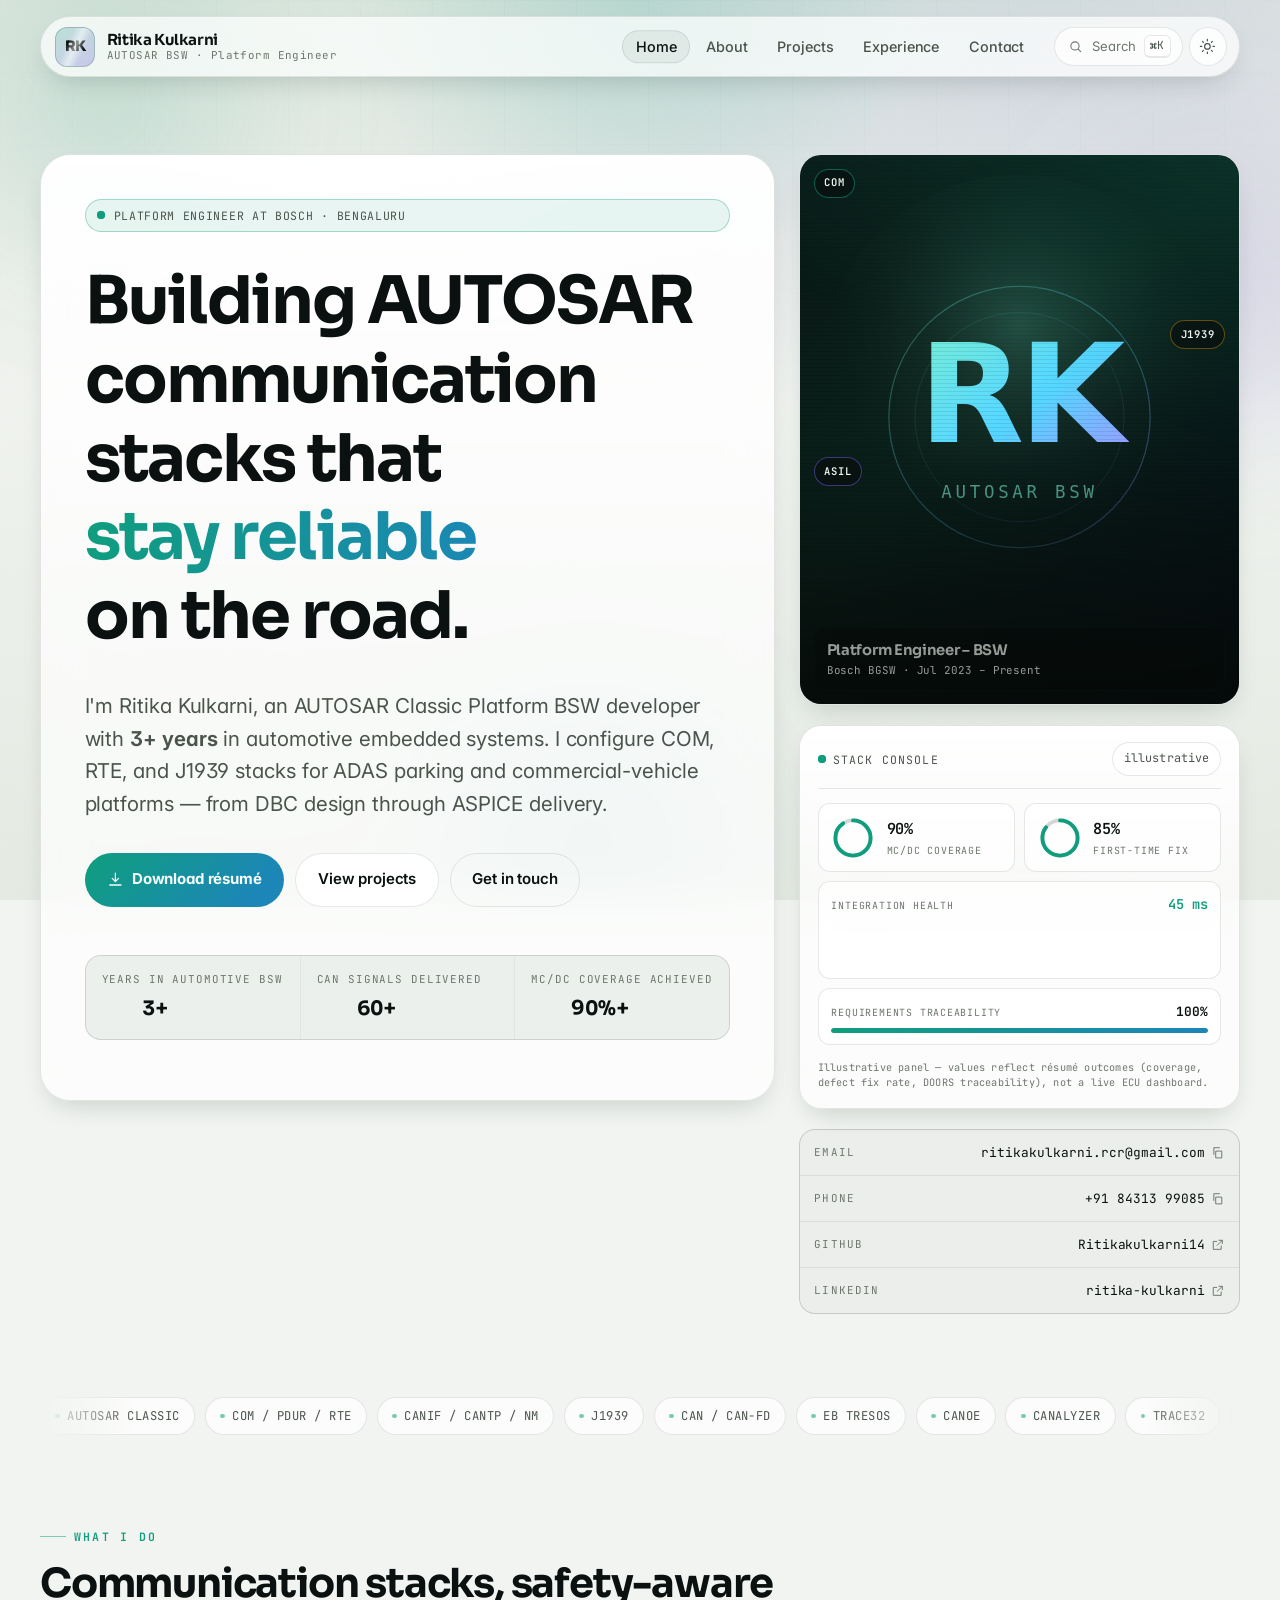
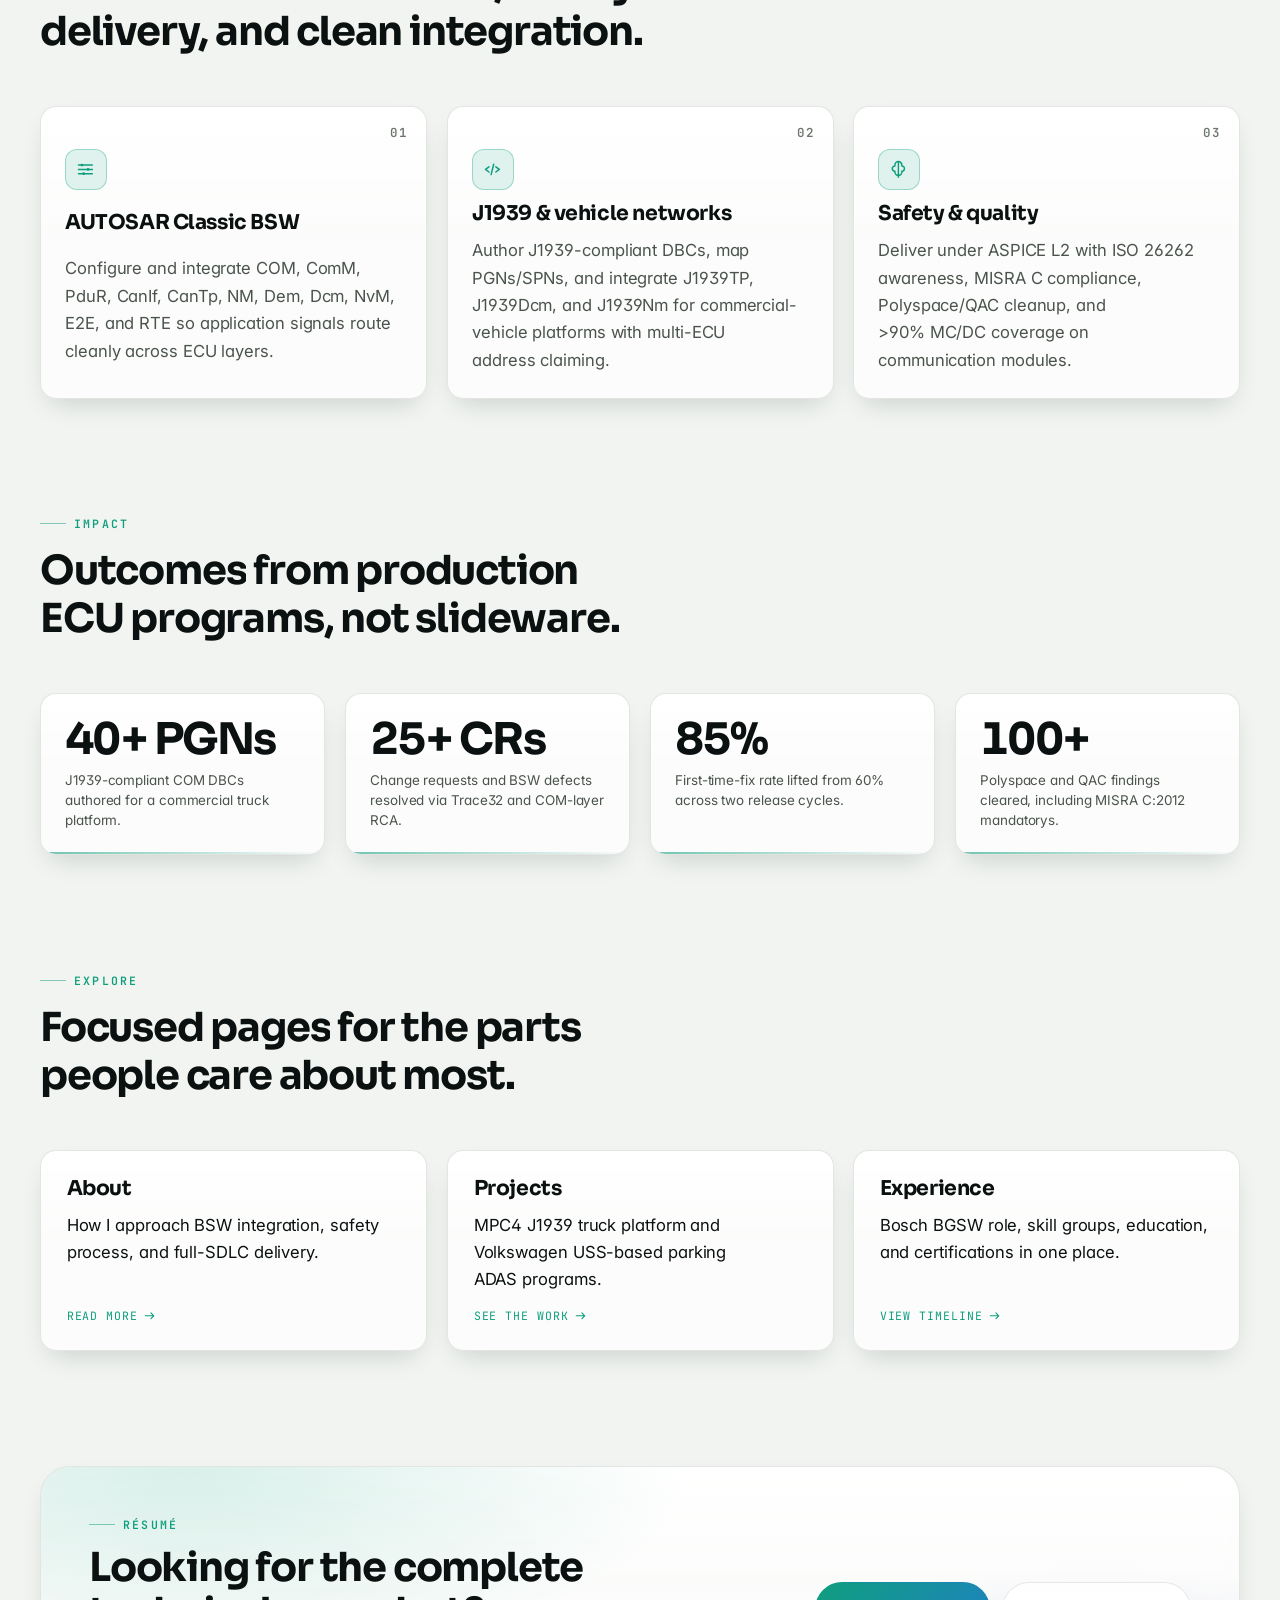
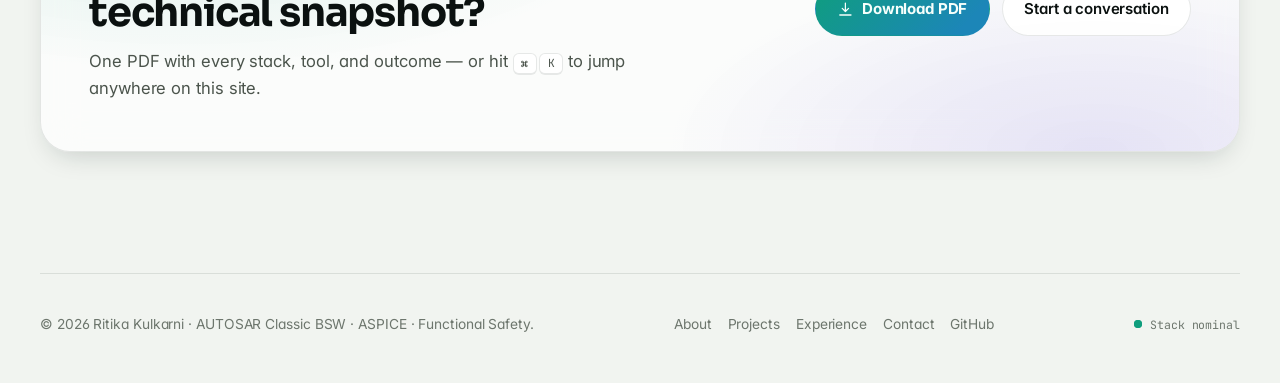
==== index.html @ b0c48f6b "Add Ritika Kulkarni AUTOSAR BSW portfolio site. Static multi-page site matching the companion design" ====
<!doctype html>
<html lang="en" data-theme="dark">
  <head>
    <meta charset="UTF-8" />
    <meta name="viewport" content="width=device-width, initial-scale=1" />
    <title>Ritika Kulkarni — Platform Engineer · AUTOSAR BSW</title>
    <meta
      name="description"
      content="Ritika Kulkarni is a Platform Engineer at Bosch Global Software Technologies specializing in AUTOSAR Classic BSW, J1939, CAN/CAN-FD, and ADAS USS parking systems."
    />
    <meta name="author" content="Ritika Kulkarni" />
    <meta name="theme-color" content="#0b0f0e" />
    <meta name="color-scheme" content="dark light" />
    <link rel="canonical" href="https://ritikakulkarni14.github.io/portfolio/" />
    <link rel="icon" href="assets/favicon.svg" type="image/svg+xml" />
    <link rel="apple-touch-icon" href="assets/favicon.svg" />
    <link rel="manifest" href="site.webmanifest" />

    <meta property="og:type" content="website" />
    <meta property="og:site_name" content="Ritika Kulkarni" />
    <meta property="og:title" content="Ritika Kulkarni — Platform Engineer · AUTOSAR BSW" />
    <meta
      property="og:description"
      content="AUTOSAR Classic BSW, J1939, and ADAS communication stacks — built for production ECUs."
    />
    <meta property="og:url" content="https://ritikakulkarni14.github.io/portfolio/" />
    <meta property="og:image" content="https://ritikakulkarni14.github.io/portfolio/assets/banner.jpg" />
    <meta name="twitter:card" content="summary_large_image" />
    <meta name="twitter:title" content="Ritika Kulkarni — Platform Engineer · AUTOSAR BSW" />
    <meta
      name="twitter:description"
      content="AUTOSAR Classic BSW, J1939, and ADAS communication stacks — built for production ECUs."
    />
    <meta name="twitter:image" content="https://ritikakulkarni14.github.io/portfolio/assets/banner.jpg" />

    <link rel="preconnect" href="https://fonts.googleapis.com" />
    <link rel="preconnect" href="https://fonts.gstatic.com" crossorigin />
    <link
      href="https://fonts.googleapis.com/css2?family=Inter:wght@300..700&amp;family=JetBrains+Mono:wght@400;600&amp;family=Sora:wght@500..800&amp;display=swap"
      rel="stylesheet"
    />
    <link rel="stylesheet" href="styles.css" />
    <link rel="preload" as="image" href="assets/portrait.svg" />

    <script src="theme.js"></script>
    <script defer src="main.js"></script>

    <script type="application/ld+json">
      {
        "@context": "https://schema.org",
        "@type": "Person",
        "name": "Ritika Kulkarni",
        "jobTitle": "Platform Engineer – AUTOSAR BSW",
        "url": "https://ritikakulkarni14.github.io/portfolio/",
        "email": "mailto:ritikakulkarni.rcr@gmail.com",
        "image": "https://ritikakulkarni14.github.io/portfolio/assets/portrait.svg",
        "worksFor": { "@type": "Organization", "name": "Bosch Global Software Technologies" },
        "address": { "@type": "PostalAddress", "addressLocality": "Bengaluru", "addressCountry": "IN" },
        "sameAs": [
          "https://github.com/Ritikakulkarni14",
          "https://www.linkedin.com/in/ritika-kulkarni-3937851b4"
        ],
        "knowsAbout": [
          "AUTOSAR Classic BSW",
          "J1939",
          "CAN",
          "CAN-FD",
          "ISO 26262",
          "ASPICE",
          "ADAS",
          "EB Tresos"
        ]
      }
    </script>
  </head>

  <body>
    <div class="preloader" aria-hidden="true">
      <div class="preloader__inner">
        <p class="preloader__mark">RK</p>
        <div class="preloader__track"></div>
      </div>
    </div>

    <a class="skip-link" href="#main">Skip to content</a>
    <div class="scroll-progress" aria-hidden="true"></div>

    <div class="atmosphere" aria-hidden="true">
      <span class="orb orb--mint"></span>
      <span class="orb orb--violet"></span>
      <span class="orb orb--cyan"></span>
      <div class="atmosphere__grid"></div>
      <div class="atmosphere__floor"></div>
      <div class="atmosphere__spotlight"></div>
      <div class="atmosphere__grain"></div>
      <div class="atmosphere__vignette"></div>
    </div>

    <header class="site-header">
      <a class="brand" href="index.html" aria-label="Ritika Kulkarni — home">
        <span class="brand__mark" aria-hidden="true">RK</span>
        <span class="brand__text">
          <span class="brand__name">Ritika Kulkarni</span>
          <span class="brand__role">AUTOSAR BSW · Platform Engineer</span>
        </span>
      </a>

      <nav class="site-nav" id="site-nav" aria-label="Primary">
        <a href="index.html">Home</a>
        <a href="about.html">About</a>
        <a href="projects.html">Projects</a>
        <a href="experience.html">Experience</a>
        <a href="contact.html">Contact</a>
      </nav>

      <div class="header-tools">
        <button class="cmd-trigger" type="button" data-palette-open aria-label="Open command palette">
          <svg viewBox="0 0 24 24" fill="none" stroke="currentColor" stroke-width="1.7" stroke-linecap="round" aria-hidden="true">
            <circle cx="11" cy="11" r="6.5" />
            <path d="m16 16 4 4" />
          </svg>
          <span class="cmd-trigger__label">Search</span>
          <kbd>⌘K</kbd>
        </button>

        <button class="icon-button" type="button" data-theme-toggle aria-label="Toggle light or dark theme">
          <svg class="icon-theme__moon" viewBox="0 0 24 24" fill="none" stroke="currentColor" stroke-width="1.7" stroke-linecap="round" stroke-linejoin="round" aria-hidden="true">
            <path d="M20 14.5A8.5 8.5 0 0 1 9.5 4a8.5 8.5 0 1 0 10.5 10.5Z" />
          </svg>
          <svg class="icon-theme__sun" viewBox="0 0 24 24" fill="none" stroke="currentColor" stroke-width="1.7" stroke-linecap="round" aria-hidden="true">
            <circle cx="12" cy="12" r="4" />
            <path d="M12 2v2m0 16v2M2 12h2m16 0h2M4.9 4.9l1.4 1.4m11.4 11.4 1.4 1.4m0-14.2-1.4 1.4M6.3 17.7l-1.4 1.4" />
          </svg>
        </button>

        <button class="icon-button nav-toggle" type="button" aria-expanded="false" aria-controls="site-nav" aria-label="Toggle navigation menu">
          <svg viewBox="0 0 24 24" fill="none" stroke="currentColor" stroke-width="1.8" stroke-linecap="round" aria-hidden="true">
            <path d="M4 7h16M4 12h16M4 17h16" />
          </svg>
        </button>
      </div>
    </header>

    <main id="main">
      <section class="shell hero">
        <div class="hero__main surface surface--glass surface--xl surface--glow" data-tilt="2">
          <p class="badge-live">
            <span class="pulse-dot" aria-hidden="true"></span>
            Platform Engineer at Bosch · Bengaluru
          </p>

          <h1 class="hero__title" data-split>
            Building AUTOSAR communication stacks that
            <span class="grad-text" data-split-atom>stay reliable</span>
            on the road.
          </h1>

          <p class="lede">
            I'm Ritika Kulkarni, an AUTOSAR Classic Platform BSW developer with
            <strong>3+ years</strong> in automotive embedded systems. I configure COM, RTE, and J1939
            stacks for ADAS parking and commercial-vehicle platforms — from DBC design through ASPICE
            delivery.
          </p>

          <div class="hero__actions">
            <a class="button button--primary" href="Ritika_Kulkarni_resume.pdf" download data-magnetic="6">
              <svg viewBox="0 0 24 24" fill="none" stroke="currentColor" stroke-width="1.8" stroke-linecap="round" stroke-linejoin="round" aria-hidden="true">
                <path d="M12 3v12m0 0 4.5-4.5M12 15l-4.5-4.5M4 20h16" />
              </svg>
              Download résumé
            </a>
            <a class="button" href="projects.html" data-magnetic="5">View projects</a>
            <a class="button button--ghost" href="contact.html" data-magnetic="5">Get in touch</a>
          </div>

          <dl class="stat-strip" data-reveal="fade">
            <div class="stat">
              <dt class="stat__label">Years in automotive BSW</dt>
              <dd class="stat__value" data-count="3" data-count-suffix="+">3+</dd>
            </div>
            <div class="stat">
              <dt class="stat__label">CAN signals delivered</dt>
              <dd class="stat__value" data-count="60" data-count-suffix="+">60+</dd>
            </div>
            <div class="stat">
              <dt class="stat__label">MC/DC coverage achieved</dt>
              <dd class="stat__value" data-count="90" data-count-suffix="%+">90%+</dd>
            </div>
          </dl>
        </div>

        <aside class="hero__aside" aria-label="Profile and stack console">
          <div class="portrait surface surface--glow" data-tilt="4">
            <img src="assets/portrait.svg" alt="Ritika Kulkarni monogram" width="900" height="900" fetchpriority="high" />
            <span class="signal signal--a">COM</span>
            <span class="signal signal--b">J1939</span>
            <span class="signal signal--c">ASIL</span>
            <div class="portrait__caption">
              <span>
                <strong>Platform Engineer – BSW</strong>
                <span>Bosch BGSW · Jul 2023 – Present</span>
              </span>
            </div>
          </div>

          <div class="console surface surface--glass" data-spark data-reveal="scale">
            <div class="console__bar">
              <p class="console__title">
                <span class="pulse-dot" aria-hidden="true"></span>
                Stack console
              </p>
              <span class="chip">illustrative</span>
            </div>

            <div class="console__grid">
              <div class="gauge" data-gauge="90">
                <svg class="gauge__ring" viewBox="0 0 40 40" aria-hidden="true">
                  <circle class="gauge__track" cx="20" cy="20" r="16" />
                  <circle class="gauge__value" cx="20" cy="20" r="16" />
                </svg>
                <span class="gauge__text">
                  <span class="gauge__num" data-gauge-value="90" data-gauge-suffix="%">90%</span>
                  <span class="gauge__label">MC/DC coverage</span>
                </span>
              </div>

              <div class="gauge" data-gauge="85">
                <svg class="gauge__ring" viewBox="0 0 40 40" aria-hidden="true">
                  <circle class="gauge__track" cx="20" cy="20" r="16" />
                  <circle class="gauge__value" cx="20" cy="20" r="16" />
                </svg>
                <span class="gauge__text">
                  <span class="gauge__num" data-gauge-value="85" data-gauge-suffix="%">85%</span>
                  <span class="gauge__label">First-time fix</span>
                </span>
              </div>

              <div class="spark">
                <div class="spark__head">
                  <span>Integration health</span>
                  <strong data-spark-value>stable</strong>
                </div>
                <canvas width="320" height="46" role="img" aria-label="Simulated integration health trend"></canvas>
              </div>

              <div class="meter" data-meter="100">
                <div class="meter__head">
                  <span>Requirements traceability</span>
                  <strong>100%</strong>
                </div>
                <div class="meter__track"><div class="meter__fill"></div></div>
              </div>
            </div>

            <p class="console__note">
              Illustrative panel — values reflect résumé outcomes (coverage, defect fix rate, DOORS
              traceability), not a live ECU dashboard.
            </p>
          </div>

          <div class="detail-list">
            <button class="detail-row" type="button" data-copy="ritikakulkarni.rcr@gmail.com" data-copy-label="Email address">
              <span>Email</span>
              <span class="detail-row__value">
                ritikakulkarni.rcr@gmail.com
                <svg viewBox="0 0 24 24" fill="none" stroke="currentColor" stroke-width="1.7" stroke-linecap="round" stroke-linejoin="round" aria-hidden="true">
                  <path d="M9 9h10v12H9zM5 15V3h10" />
                </svg>
              </span>
            </button>
            <button class="detail-row" type="button" data-copy="+91 84313 99085" data-copy-label="Phone number">
              <span>Phone</span>
              <span class="detail-row__value">
                +91 84313 99085
                <svg viewBox="0 0 24 24" fill="none" stroke="currentColor" stroke-width="1.7" stroke-linecap="round" stroke-linejoin="round" aria-hidden="true">
                  <path d="M9 9h10v12H9zM5 15V3h10" />
                </svg>
              </span>
            </button>
            <a class="detail-row" href="https://github.com/Ritikakulkarni14" target="_blank" rel="noreferrer">
              <span>GitHub</span>
              <span class="detail-row__value">
                Ritikakulkarni14
                <svg viewBox="0 0 24 24" fill="none" stroke="currentColor" stroke-width="1.7" stroke-linecap="round" stroke-linejoin="round" aria-hidden="true">
                  <path d="M14 4h6v6M20 4l-9 9M18 14v6H4V6h6" />
                </svg>
              </span>
            </a>
            <a class="detail-row" href="https://www.linkedin.com/in/ritika-kulkarni-3937851b4" target="_blank" rel="noreferrer">
              <span>LinkedIn</span>
              <span class="detail-row__value">
                ritika-kulkarni
                <svg viewBox="0 0 24 24" fill="none" stroke="currentColor" stroke-width="1.7" stroke-linecap="round" stroke-linejoin="round" aria-hidden="true">
                  <path d="M14 4h6v6M20 4l-9 9M18 14v6H4V6h6" />
                </svg>
              </span>
            </a>
          </div>
        </aside>
      </section>

      <div class="shell section--tight">
        <div class="marquee" aria-label="Tools and technologies I work with">
          <div class="marquee__track">
            <span class="marquee__item">AUTOSAR Classic</span>
            <span class="marquee__item">COM / PduR / RTE</span>
            <span class="marquee__item">CanIf / CanTp / NM</span>
            <span class="marquee__item">J1939</span>
            <span class="marquee__item">CAN / CAN-FD</span>
            <span class="marquee__item">EB Tresos</span>
            <span class="marquee__item">CANoe</span>
            <span class="marquee__item">CANalyzer</span>
            <span class="marquee__item">Trace32</span>
            <span class="marquee__item">ISO 26262</span>
            <span class="marquee__item">MISRA C</span>
            <span class="marquee__item">Polyspace</span>
            <span class="marquee__item">QAC</span>
            <span class="marquee__item">GTest</span>
            <span class="marquee__item">ASPICE</span>
            <span class="marquee__item">IBM DOORS</span>
            <span class="marquee__item">SOME/IP</span>
            <span class="marquee__item">C / C++</span>
            <span class="marquee__item">Python</span>
          </div>
        </div>
      </div>

      <section class="shell section" id="focus" data-section="Focus">
        <div class="section__head" data-reveal>
          <p class="eyebrow">What I do</p>
          <h2 data-split="onscroll">Communication stacks, safety-aware delivery, and clean integration.</h2>
        </div>

        <div class="grid grid--3" data-stagger>
          <article class="card surface surface--glow card--numbered" data-tilt="4">
            <span class="card__index">01</span>
            <span class="card__icon" aria-hidden="true">
              <svg viewBox="0 0 24 24" fill="none" stroke="currentColor" stroke-width="1.7" stroke-linecap="round" stroke-linejoin="round">
                <path d="M4 7h16M4 12h16M4 17h16" />
                <circle cx="8" cy="7" r="1.6" fill="currentColor" stroke="none" />
                <circle cx="15" cy="12" r="1.6" fill="currentColor" stroke="none" />
                <circle cx="10" cy="17" r="1.6" fill="currentColor" stroke="none" />
              </svg>
            </span>
            <h3>AUTOSAR Classic BSW</h3>
            <p>
              Configure and integrate COM, ComM, PduR, CanIf, CanTp, NM, Dem, Dcm, NvM, E2E, and RTE
              so application signals route cleanly across ECU layers.
            </p>
          </article>

          <article class="card surface surface--glow card--numbered" data-tilt="4">
            <span class="card__index">02</span>
            <span class="card__icon" aria-hidden="true">
              <svg viewBox="0 0 24 24" fill="none" stroke="currentColor" stroke-width="1.7" stroke-linecap="round" stroke-linejoin="round">
                <path d="m8 9-4 3 4 3M16 9l4 3-4 3M13.5 6l-3 12" />
              </svg>
            </span>
            <h3>J1939 &amp; vehicle networks</h3>
            <p>
              Author J1939-compliant DBCs, map PGNs/SPNs, and integrate J1939TP, J1939Dcm, and J1939Nm
              for commercial-vehicle platforms with multi-ECU address claiming.
            </p>
          </article>

          <article class="card surface surface--glow card--numbered" data-tilt="4">
            <span class="card__index">03</span>
            <span class="card__icon" aria-hidden="true">
              <svg viewBox="0 0 24 24" fill="none" stroke="currentColor" stroke-width="1.7" stroke-linecap="round" stroke-linejoin="round">
                <path d="M12 3a4 4 0 0 0-4 4v1a3 3 0 0 0 0 6v1a4 4 0 0 0 8 0v-1a3 3 0 0 0 0-6V7a4 4 0 0 0-4-4ZM12 3v18" />
              </svg>
            </span>
            <h3>Safety &amp; quality</h3>
            <p>
              Deliver under ASPICE L2 with ISO 26262 awareness, MISRA C compliance, Polyspace/QAC
              cleanup, and &gt;90% MC/DC coverage on communication modules.
            </p>
          </article>
        </div>
      </section>

      <section class="shell section" id="impact" data-section="Impact">
        <div class="section__head" data-reveal>
          <p class="eyebrow">Impact</p>
          <h2 data-split="onscroll">Outcomes from production ECU programs, not slideware.</h2>
        </div>

        <div class="grid grid--4" data-stagger>
          <article class="metric surface surface--glow" data-tilt="5">
            <span class="metric__value" data-count="40" data-count-suffix="+ PGNs">40+ PGNs</span>
            <span class="metric__label">J1939-compliant COM DBCs authored for a commercial truck platform.</span>
          </article>
          <article class="metric surface surface--glow" data-tilt="5">
            <span class="metric__value" data-count="25" data-count-suffix="+ CRs">25+ CRs</span>
            <span class="metric__label">Change requests and BSW defects resolved via Trace32 and COM-layer RCA.</span>
          </article>
          <article class="metric surface surface--glow" data-tilt="5">
            <span class="metric__value" data-count="85" data-count-suffix="%">85%</span>
            <span class="metric__label">First-time-fix rate lifted from 60% across two release cycles.</span>
          </article>
          <article class="metric surface surface--glow" data-tilt="5">
            <span class="metric__value" data-count="100" data-count-suffix="+">100+</span>
            <span class="metric__label">Polyspace and QAC findings cleared, including MISRA C:2012 mandatorys.</span>
          </article>
        </div>
      </section>

      <section class="shell section" id="explore" data-section="Explore">
        <div class="section__head" data-reveal>
          <p class="eyebrow">Explore</p>
          <h2 data-split="onscroll">Focused pages for the parts people care about most.</h2>
        </div>

        <div class="grid grid--3" data-stagger>
          <a class="link-card surface surface--glow" href="about.html" data-tilt="4">
            <h3>About</h3>
            <p>How I approach BSW integration, safety process, and full-SDLC delivery.</p>
            <span class="link-card__arrow">
              Read more
              <svg viewBox="0 0 24 24" fill="none" stroke="currentColor" stroke-width="2" stroke-linecap="round" stroke-linejoin="round" aria-hidden="true">
                <path d="M4 12h15m0 0-5-5m5 5-5 5" />
              </svg>
            </span>
          </a>
          <a class="link-card surface surface--glow" href="projects.html" data-tilt="4">
            <h3>Projects</h3>
            <p>MPC4 J1939 truck platform and Volkswagen USS-based parking ADAS programs.</p>
            <span class="link-card__arrow">
              See the work
              <svg viewBox="0 0 24 24" fill="none" stroke="currentColor" stroke-width="2" stroke-linecap="round" stroke-linejoin="round" aria-hidden="true">
                <path d="M4 12h15m0 0-5-5m5 5-5 5" />
              </svg>
            </span>
          </a>
          <a class="link-card surface surface--glow" href="experience.html" data-tilt="4">
            <h3>Experience</h3>
            <p>Bosch BGSW role, skill groups, education, and certifications in one place.</p>
            <span class="link-card__arrow">
              View timeline
              <svg viewBox="0 0 24 24" fill="none" stroke="currentColor" stroke-width="2" stroke-linecap="round" stroke-linejoin="round" aria-hidden="true">
                <path d="M4 12h15m0 0-5-5m5 5-5 5" />
              </svg>
            </span>
          </a>
        </div>
      </section>

      <section class="shell section" id="resume" data-section="Résumé">
        <div class="cta surface surface--glass surface--xl" data-reveal="scale">
          <div class="cta__copy">
            <p class="eyebrow">Résumé</p>
            <h2>Looking for the complete technical snapshot?</h2>
            <p class="body-dim">
              One PDF with every stack, tool, and outcome — or hit
              <span class="kbd-combo"><kbd>⌘</kbd><kbd>K</kbd></span> to jump anywhere on this site.
            </p>
          </div>
          <div class="cluster">
            <a class="button button--primary" href="Ritika_Kulkarni_resume.pdf" download data-magnetic="6">
              <svg viewBox="0 0 24 24" fill="none" stroke="currentColor" stroke-width="1.8" stroke-linecap="round" stroke-linejoin="round" aria-hidden="true">
                <path d="M12 3v12m0 0 4.5-4.5M12 15l-4.5-4.5M4 20h16" />
              </svg>
              Download PDF
            </a>
            <a class="button" href="contact.html" data-magnetic="5">Start a conversation</a>
          </div>
        </div>
      </section>
    </main>

    <footer class="site-footer">
      <p>© 2026 Ritika Kulkarni · AUTOSAR Classic BSW · ASPICE · Functional Safety.</p>
      <nav class="site-footer__links" aria-label="Footer">
        <a href="about.html">About</a>
        <a href="projects.html">Projects</a>
        <a href="experience.html">Experience</a>
        <a href="contact.html">Contact</a>
        <a href="https://github.com/Ritikakulkarni14" target="_blank" rel="noreferrer">GitHub</a>
      </nav>
      <p class="site-footer__meta">
        <span class="pulse-dot" aria-hidden="true"></span>
        Stack nominal
      </p>
    </footer>

    <button class="to-top" type="button" aria-label="Back to top">
      <svg viewBox="0 0 24 24" fill="none" stroke="currentColor" stroke-width="1.9" stroke-linecap="round" stroke-linejoin="round" aria-hidden="true">
        <path d="M12 20V5m0 0-6 6m6-6 6 6" />
      </svg>
    </button>
  </body>
</html>
---- styles.css ----
/* ==========================================================================
   Ritika Kulkarni — Portfolio
   1.  Design tokens
   2.  Reset & base
   3.  Typography
   4.  Atmosphere (aurora, grain, spotlight, grid)
   5.  Layout primitives
   6.  Surfaces & cards
   7.  Header & navigation
   8.  Buttons & chips
   9.  Hero
   10. Reliability console
   11. Marquee
   12. Content sections
   13. Projects
   14. Timeline & meters
   15. Contact
   16. Command palette
   17. Chrome (progress, rail, toast, back-to-top, preloader)
   18. Footer
   19. Motion primitives
   20. Responsive
   21. Reduced motion, print, forced colors
   ========================================================================== */

/* -------------------------------------------------------------------------- */
/* 1. Design tokens                                                           */
/* -------------------------------------------------------------------------- */

:root {
  color-scheme: dark;

  /* Base palette */
  --ink-900: #050706;
  --ink-800: #080b0a;
  --ink-700: #0c1110;
  --ink-600: #121817;

  --bg: var(--ink-800);
  --bg-deep: var(--ink-900);
  --text: #f2f6f1;
  --text-dim: #b3bcb2;
  --text-faint: #7c867c;

  /* Accents */
  --mint: #7ee0c4;
  --cyan: #5ec8f0;
  --violet: #9d8cff;
  --amber: #f5c76b;
  --coral: #f08f7f;
  --accent: var(--mint);
  --accent-ink: #04120e;

  /* Surfaces & strokes */
  --surface-1: rgba(255, 255, 255, 0.028);
  --surface-2: rgba(255, 255, 255, 0.045);
  --surface-3: rgba(255, 255, 255, 0.07);
  --glass: rgba(11, 16, 15, 0.62);
  --glass-strong: rgba(9, 13, 12, 0.86);
  --stroke: rgba(255, 255, 255, 0.09);
  --stroke-strong: rgba(255, 255, 255, 0.16);
  --stroke-accent: rgba(126, 224, 196, 0.32);

  /* Sheen used on the top edge of every raised surface */
  --sheen: linear-gradient(180deg, rgba(255, 255, 255, 0.075), rgba(255, 255, 255, 0) 42%);

  /* Elevation */
  --shadow-sm: 0 2px 8px rgba(0, 0, 0, 0.3);
  --shadow-md: 0 12px 32px -8px rgba(0, 0, 0, 0.5);
  --shadow-lg: 0 32px 80px -24px rgba(0, 0, 0, 0.7);
  --shadow-glow: 0 0 0 1px rgba(126, 224, 196, 0.2), 0 24px 60px -20px rgba(126, 224, 196, 0.25);

  /* Radii */
  --r-xs: 8px;
  --r-sm: 12px;
  --r-md: 16px;
  --r-lg: 22px;
  --r-xl: 30px;
  --r-full: 999px;

  /* Spacing scale */
  --sp-1: 0.25rem;
  --sp-2: 0.5rem;
  --sp-3: 0.75rem;
  --sp-4: 1rem;
  --sp-5: 1.5rem;
  --sp-6: 2rem;
  --sp-7: 3rem;
  --sp-8: 4rem;
  --sp-9: 6rem;

  /* Type */
  --font-sans: "Inter", ui-sans-serif, system-ui, -apple-system, "Segoe UI", sans-serif;
  --font-display: "Sora", "Inter", ui-sans-serif, system-ui, sans-serif;
  --font-mono: "JetBrains Mono", ui-monospace, "SFMono-Regular", Menlo, monospace;

  --step--1: clamp(0.78rem, 0.76rem + 0.1vw, 0.84rem);
  --step-0: clamp(0.95rem, 0.92rem + 0.15vw, 1.05rem);
  --step-1: clamp(1.1rem, 1.04rem + 0.3vw, 1.3rem);
  --step-2: clamp(1.35rem, 1.2rem + 0.7vw, 1.75rem);
  --step-3: clamp(1.7rem, 1.4rem + 1.4vw, 2.5rem);
  --step-4: clamp(2rem, 1.5rem + 2.1vw, 3.1rem);
  --step-5: clamp(2.4rem, 1.65rem + 3.1vw, 4.1rem);

  /* Motion */
  --ease-out: cubic-bezier(0.22, 1, 0.36, 1);
  --ease-in-out: cubic-bezier(0.65, 0, 0.35, 1);
  --ease-spring: cubic-bezier(0.34, 1.56, 0.64, 1);
  --dur-fast: 160ms;
  --dur: 280ms;
  --dur-slow: 620ms;

  /* Layout */
  --content: 1200px;
  --gutter: clamp(1rem, 4vw, 2.5rem);
  --header-h: 4.5rem;

  /* Interaction-driven values, updated from JS */
  --mx: 50%;
  --my: 0%;
  --scroll-progress: 0;
}

[data-theme="light"] {
  color-scheme: light;

  --bg: #f1f4f0;
  --bg-deep: #e6ebe4;
  --text: #0b1110;
  --text-dim: #4b544c;
  --text-faint: #6d766d;

  --mint: #0f9e7d;
  --cyan: #1c86b8;
  --violet: #6a55d6;
  --amber: #b07d10;
  --accent: var(--mint);
  --accent-ink: #f6fffb;

  --surface-1: rgba(255, 255, 255, 0.72);
  --surface-2: rgba(255, 255, 255, 0.9);
  --surface-3: rgba(15, 25, 22, 0.05);
  --glass: rgba(255, 255, 255, 0.72);
  --glass-strong: rgba(255, 255, 255, 0.92);
  --stroke: rgba(11, 34, 28, 0.1);
  --stroke-strong: rgba(11, 34, 28, 0.18);
  --stroke-accent: rgba(15, 158, 125, 0.34);

  --sheen: linear-gradient(180deg, rgba(255, 255, 255, 0.9), rgba(255, 255, 255, 0) 45%);

  --shadow-sm: 0 1px 3px rgba(12, 32, 26, 0.08);
  --shadow-md: 0 12px 28px -12px rgba(12, 32, 26, 0.22);
  --shadow-lg: 0 30px 70px -28px rgba(12, 32, 26, 0.3);
  --shadow-glow: 0 0 0 1px rgba(15, 158, 125, 0.22), 0 20px 50px -22px rgba(15, 158, 125, 0.28);
}

/* -------------------------------------------------------------------------- */
/* 2. Reset & base                                                            */
/* -------------------------------------------------------------------------- */

*,
*::before,
*::after {
  box-sizing: border-box;
}

html {
  -webkit-text-size-adjust: 100%;
  scroll-behavior: smooth;
  scroll-padding-top: calc(var(--header-h) + 2rem);
}

body {
  margin: 0;
  min-height: 100svh;
  overflow-x: clip;
  position: relative;
  background-color: var(--bg);
  color: var(--text);
  font-family: var(--font-sans);
  font-size: var(--step-0);
  font-weight: 400;
  line-height: 1.65;
  letter-spacing: -0.005em;
  font-feature-settings: "cv11", "ss01";
  -webkit-font-smoothing: antialiased;
  text-rendering: optimizeLegibility;
  transition: background-color var(--dur) var(--ease-out), color var(--dur) var(--ease-out);
}

a {
  color: inherit;
  text-decoration: none;
}

img,
svg,
canvas {
  display: block;
  max-width: 100%;
}

button {
  font: inherit;
  color: inherit;
  cursor: pointer;
}

input,
textarea,
select {
  font: inherit;
  color: inherit;
}

ul,
ol {
  margin: 0;
  padding: 0;
  list-style: none;
}

:focus-visible {
  outline: 2px solid var(--accent);
  outline-offset: 3px;
  border-radius: 4px;
}

::selection {
  background: color-mix(in oklab, var(--accent) 38%, transparent);
  color: var(--text);
}

::-webkit-scrollbar {
  width: 10px;
  height: 10px;
}

::-webkit-scrollbar-track {
  background: transparent;
}

::-webkit-scrollbar-thumb {
  background: color-mix(in oklab, var(--accent) 24%, transparent);
  border: 3px solid transparent;
  border-radius: var(--r-full);
  background-clip: content-box;
}

::-webkit-scrollbar-thumb:hover {
  background: color-mix(in oklab, var(--accent) 48%, transparent);
  background-clip: content-box;
}

.skip-link {
  position: fixed;
  top: 0;
  left: 50%;
  translate: -50% -120%;
  z-index: 200;
  padding: 0.7rem 1.2rem;
  border-radius: 0 0 var(--r-md) var(--r-md);
  background: var(--accent);
  color: var(--accent-ink);
  font-weight: 700;
  transition: translate var(--dur) var(--ease-out);
}

.skip-link:focus-visible {
  translate: -50% 0;
}

.visually-hidden {
  position: absolute;
  width: 1px;
  height: 1px;
  margin: -1px;
  padding: 0;
  overflow: hidden;
  clip-path: inset(50%);
  white-space: nowrap;
}

/* Cross-document view transitions in supporting browsers. */
@view-transition {
  navigation: auto;
}

/* -------------------------------------------------------------------------- */
/* 3. Typography                                                              */
/* -------------------------------------------------------------------------- */

h1,
h2,
h3,
h4 {
  margin: 0;
  font-family: var(--font-display);
  font-weight: 700;
  line-height: 1.12;
  letter-spacing: -0.03em;
  text-wrap: balance;
}

h1 {
  font-size: var(--step-5);
  font-weight: 700;
}

h2 {
  font-size: var(--step-3);
}

h3 {
  font-size: var(--step-1);
  letter-spacing: -0.02em;
}

p {
  margin: 0;
  text-wrap: pretty;
}

strong {
  font-weight: 650;
}

.eyebrow {
  display: inline-flex;
  align-items: center;
  gap: 0.5rem;
  margin: 0;
  color: var(--accent);
  font-family: var(--font-mono);
  font-size: 0.72rem;
  font-weight: 600;
  letter-spacing: 0.2em;
  text-transform: uppercase;
}

.eyebrow::before {
  content: "";
  width: 1.6rem;
  height: 1px;
  background: currentColor;
  opacity: 0.5;
}

.eyebrow-plain::before {
  display: none;
}

.lede {
  max-width: 62ch;
  color: var(--text-dim);
  font-size: var(--step-1);
  line-height: 1.6;
}

.body-dim {
  color: var(--text-dim);
}

.mono {
  font-family: var(--font-mono);
  font-size: 0.86em;
  letter-spacing: -0.01em;
}

/* Gradient headline accent */
.grad-text {
  background: linear-gradient(100deg, var(--mint) 0%, var(--cyan) 42%, var(--violet) 78%, var(--mint) 100%);
  background-size: 260% 100%;
  -webkit-background-clip: text;
  background-clip: text;
  color: transparent;
  animation: sheen-slide 9s linear infinite;
}

code {
  padding: 0.1em 0.4em;
  border-radius: 5px;
  background: color-mix(in oklab, var(--accent) 16%, transparent);
  color: var(--text);
  font-family: var(--font-mono);
  font-size: 0.86em;
}

/* -------------------------------------------------------------------------- */
/* 4. Atmosphere                                                              */
/* -------------------------------------------------------------------------- */

.atmosphere {
  position: fixed;
  inset: 0;
  z-index: -1;
  overflow: hidden;
  pointer-events: none;
  contain: strict;
}

/* Deep base wash */
.atmosphere::before {
  content: "";
  position: absolute;
  inset: 0;
  background:
    radial-gradient(120% 80% at 50% -20%, color-mix(in oklab, var(--mint) 12%, transparent), transparent 60%),
    radial-gradient(90% 60% at 85% 10%, color-mix(in oklab, var(--violet) 10%, transparent), transparent 65%),
    linear-gradient(180deg, var(--bg-deep) 0%, var(--bg) 45%, var(--bg-deep) 100%);
}

/* Perspective floor grid */
.atmosphere__grid {
  position: absolute;
  inset: 0;
  background-image:
    linear-gradient(to right, color-mix(in oklab, var(--mint) 14%, transparent) 1px, transparent 1px),
    linear-gradient(to bottom, color-mix(in oklab, var(--mint) 10%, transparent) 1px, transparent 1px);
  background-size: 72px 72px;
  mask-image: radial-gradient(110% 70% at 50% 0%, black 0%, transparent 72%);
  opacity: 0.55;
}

.atmosphere__floor {
  position: absolute;
  inset: 55% -30% -20% -30%;
  background-image:
    linear-gradient(to right, color-mix(in oklab, var(--cyan) 22%, transparent) 1px, transparent 1px),
    linear-gradient(to bottom, color-mix(in oklab, var(--cyan) 16%, transparent) 1px, transparent 1px);
  background-size: 90px 90px;
  transform: perspective(600px) rotateX(72deg);
  transform-origin: bottom center;
  mask-image: linear-gradient(to top, black, transparent 78%);
  opacity: 0.4;
  animation: floor-scroll 18s linear infinite;
}

/* Drifting aurora orbs */
.orb {
  position: absolute;
  width: clamp(18rem, 36vw, 40rem);
  aspect-ratio: 1;
  border-radius: 50%;
  filter: blur(40px);
  mix-blend-mode: screen;
  opacity: 0.4;
  will-change: transform;
}

.orb--mint {
  top: -14%;
  left: -10%;
  background: radial-gradient(circle, color-mix(in oklab, var(--mint) 70%, transparent), transparent 66%);
  animation: drift-a 22s var(--ease-in-out) infinite;
}

.orb--violet {
  top: 8%;
  right: -14%;
  background: radial-gradient(circle, color-mix(in oklab, var(--violet) 60%, transparent), transparent 66%);
  animation: drift-b 28s var(--ease-in-out) infinite;
}

.orb--cyan {
  bottom: -18%;
  left: 28%;
  background: radial-gradient(circle, color-mix(in oklab, var(--cyan) 52%, transparent), transparent 66%);
  animation: drift-c 25s var(--ease-in-out) infinite;
}

[data-theme="light"] .orb {
  mix-blend-mode: multiply;
  opacity: 0.22;
}

[data-theme="light"] .atmosphere__grid,
[data-theme="light"] .atmosphere__floor {
  opacity: 0.3;
}

/* Film grain — keeps large flat gradients from banding */
.atmosphere__grain {
  position: absolute;
  inset: -50%;
  background-image: url("data:image/svg+xml,%3Csvg xmlns='http://www.w3.org/2000/svg' width='160' height='160'%3E%3Cfilter id='n'%3E%3CfeTurbulence type='fractalNoise' baseFrequency='0.85' numOctaves='3' stitchTiles='stitch'/%3E%3C/filter%3E%3Crect width='160' height='160' filter='url(%23n)'/%3E%3C/svg%3E");
  opacity: 0.045;
  animation: grain-shift 800ms steps(4) infinite;
}

/* Cursor-following spotlight */
.atmosphere__spotlight {
  position: absolute;
  inset: 0;
  background: radial-gradient(
    28rem circle at var(--mx) var(--my),
    color-mix(in oklab, var(--mint) 14%, transparent),
    transparent 62%
  );
  opacity: 0;
  transition: opacity 700ms var(--ease-out);
}

body[data-pointer="fine"] .atmosphere__spotlight {
  opacity: 1;
}

/* Vignette */
.atmosphere__vignette {
  position: absolute;
  inset: 0;
  background: radial-gradient(130% 110% at 50% 40%, transparent 55%, color-mix(in oklab, var(--bg-deep) 88%, transparent) 100%);
}

/* -------------------------------------------------------------------------- */
/* 5. Layout primitives                                                       */
/* -------------------------------------------------------------------------- */

.shell {
  width: min(100% - (var(--gutter) * 2), var(--content));
  margin-inline: auto;
}

main {
  position: relative;
  z-index: 1;
}

.section {
  padding-block: clamp(2.5rem, 4.5vw, 4.25rem);
}

.section--tight {
  padding-block: clamp(1.5rem, 2.5vw, 2.25rem);
}

.section__head {
  max-width: 52rem;
  margin-bottom: clamp(1.75rem, 4vw, 3rem);
  display: grid;
  gap: var(--sp-4);
}

.section__head p.lede {
  font-size: var(--step-0);
}

.grid {
  display: grid;
  gap: clamp(0.85rem, 1.6vw, 1.25rem);
}

.grid--2 {
  grid-template-columns: repeat(2, minmax(0, 1fr));
}

.grid--3 {
  grid-template-columns: repeat(3, minmax(0, 1fr));
}

.grid--4 {
  grid-template-columns: repeat(4, minmax(0, 1fr));
}

.cluster {
  display: flex;
  flex-wrap: wrap;
  gap: var(--sp-3);
}

.divider {
  height: 1px;
  border: 0;
  margin: 0;
  background: linear-gradient(90deg, transparent, var(--stroke-strong) 20%, var(--stroke-strong) 80%, transparent);
}

/* -------------------------------------------------------------------------- */
/* 6. Surfaces & cards                                                        */
/* -------------------------------------------------------------------------- */

.surface {
  position: relative;
  isolation: isolate;
  border: 1px solid var(--stroke);
  border-radius: var(--r-lg);
  background: var(--surface-1);
  box-shadow: var(--shadow-md);
  transition:
    border-color var(--dur) var(--ease-out),
    background-color var(--dur) var(--ease-out),
    box-shadow var(--dur) var(--ease-out),
    transform var(--dur) var(--ease-out);
}

/* Top-edge sheen: the single detail that sells "glass" */
.surface::before {
  content: "";
  position: absolute;
  inset: 0;
  z-index: -1;
  border-radius: inherit;
  background: var(--sheen);
  pointer-events: none;
}

/* Cursor-tracked glow, driven by --gx/--gy from the tilt engine */
.surface--glow::after {
  content: "";
  position: absolute;
  inset: 0;
  z-index: -1;
  border-radius: inherit;
  background: radial-gradient(
    18rem circle at var(--gx, 50%) var(--gy, 0%),
    color-mix(in oklab, var(--accent) 18%, transparent),
    transparent 60%
  );
  opacity: 0;
  transition: opacity 400ms var(--ease-out);
  pointer-events: none;
}

.surface--glow:hover::after,
.surface--glow:focus-within::after {
  opacity: 1;
}

.surface--glass {
  background: var(--glass);
  backdrop-filter: blur(20px) saturate(1.3);
  -webkit-backdrop-filter: blur(20px) saturate(1.3);
}

.surface--pad {
  padding: clamp(1.15rem, 2.4vw, 2rem);
}

.surface--pad-lg {
  padding: clamp(1.5rem, 3.4vw, 3rem);
}

.surface--xl {
  border-radius: var(--r-xl);
}

/* Interactive lift */
.lift {
  transition:
    transform var(--dur) var(--ease-out),
    border-color var(--dur) var(--ease-out),
    background-color var(--dur) var(--ease-out),
    box-shadow var(--dur) var(--ease-out);
}

.lift:hover {
  transform: translateY(-4px);
  border-color: var(--stroke-accent);
  background: var(--surface-2);
  box-shadow: var(--shadow-lg);
}

/* 3D tilt — JS sets --rx/--ry, CSS owns the easing back to rest */
.tilt {
  transform: perspective(900px) rotateX(var(--rx, 0deg)) rotateY(var(--ry, 0deg)) translateZ(0);
  transform-style: preserve-3d;
  will-change: transform;
}

.tilt--resting {
  transition: transform 700ms var(--ease-out);
}

.card {
  display: grid;
  gap: var(--sp-3);
  padding: clamp(1.1rem, 2vw, 1.5rem);
  border-radius: var(--r-md);
}

.card h3 {
  font-size: var(--step-1);
}

.card p {
  color: var(--text-dim);
}

/* Numbered feature card */
.card--numbered {
  padding-top: 2.6rem;
}

.card__index {
  position: absolute;
  top: 1rem;
  right: 1.15rem;
  font-family: var(--font-mono);
  font-size: 0.78rem;
  font-weight: 600;
  letter-spacing: 0.12em;
  color: var(--text-faint);
}

.card__icon {
  display: grid;
  place-items: center;
  width: 2.6rem;
  height: 2.6rem;
  border-radius: var(--r-sm);
  border: 1px solid var(--stroke-accent);
  background: color-mix(in oklab, var(--accent) 12%, transparent);
  color: var(--accent);
}

.card__icon svg {
  width: 1.3rem;
  height: 1.3rem;
}

/* Metric card */
.metric {
  position: relative;
  display: grid;
  gap: var(--sp-2);
  align-content: start;
  padding: clamp(1.1rem, 2vw, 1.5rem);
  border-radius: var(--r-md);
  overflow: hidden;
}

.metric::after {
  content: "";
  position: absolute;
  inset: auto 0 0 0;
  height: 2px;
  background: linear-gradient(90deg, var(--accent), transparent);
  opacity: 0.6;
}

.metric__value {
  font-family: var(--font-display);
  font-size: clamp(2rem, 3.4vw, 2.9rem);
  font-weight: 700;
  line-height: 1;
  letter-spacing: -0.04em;
  font-variant-numeric: tabular-nums;
}

.metric__label {
  color: var(--text-dim);
  font-size: var(--step--1);
  line-height: 1.5;
}

/* -------------------------------------------------------------------------- */
/* 7. Header & navigation                                                     */
/* -------------------------------------------------------------------------- */

.site-header {
  position: sticky;
  top: clamp(0.5rem, 1.5vw, 1rem);
  z-index: 60;
  display: flex;
  align-items: center;
  gap: var(--sp-4);
  width: min(100% - (var(--gutter) * 2), var(--content));
  margin: clamp(0.5rem, 1.5vw, 1rem) auto 0;
  padding: 0.6rem 0.75rem 0.6rem 0.9rem;
  border: 1px solid var(--stroke);
  border-radius: var(--r-full);
  background: var(--glass);
  backdrop-filter: blur(22px) saturate(1.4);
  -webkit-backdrop-filter: blur(22px) saturate(1.4);
  box-shadow: var(--shadow-md);
  transition: box-shadow var(--dur) var(--ease-out), background-color var(--dur) var(--ease-out),
    border-color var(--dur) var(--ease-out);
  view-transition-name: site-header;
}

.site-header[data-stuck="true"] {
  border-color: var(--stroke-strong);
  background: var(--glass-strong);
  box-shadow: var(--shadow-lg);
}

.brand {
  display: inline-flex;
  align-items: center;
  gap: 0.7rem;
  min-width: 0;
  margin-right: auto;
}

.brand__mark {
  position: relative;
  display: grid;
  place-items: center;
  width: 2.5rem;
  height: 2.5rem;
  flex: none;
  border-radius: var(--r-sm);
  border: 1px solid var(--stroke-strong);
  background: linear-gradient(140deg, color-mix(in oklab, var(--mint) 26%, transparent), color-mix(in oklab, var(--violet) 30%, transparent));
  font-family: var(--font-display);
  font-size: 0.9rem;
  font-weight: 800;
  letter-spacing: -0.02em;
  overflow: hidden;
}

.brand__mark::after {
  content: "";
  position: absolute;
  inset: -120% -30%;
  background: linear-gradient(115deg, transparent 42%, rgba(255, 255, 255, 0.55) 50%, transparent 58%);
  animation: mark-sweep 5.5s var(--ease-in-out) infinite;
}

.brand__text {
  display: flex;
  flex-direction: column;
  min-width: 0;
  line-height: 1.25;
}

.brand__name {
  font-family: var(--font-display);
  font-size: 0.95rem;
  font-weight: 650;
  letter-spacing: -0.02em;
}

.brand__role {
  color: var(--text-faint);
  font-family: var(--font-mono);
  font-size: 0.68rem;
  letter-spacing: 0.04em;
  white-space: nowrap;
  overflow: hidden;
  text-overflow: ellipsis;
}

.site-nav {
  position: relative;
  display: flex;
  align-items: center;
  gap: 0.15rem;
}

.site-nav a {
  position: relative;
  z-index: 1;
  padding: 0.5rem 0.85rem;
  border-radius: var(--r-full);
  color: var(--text-dim);
  font-size: 0.9rem;
  font-weight: 500;
  white-space: nowrap;
  transition: color var(--dur-fast) var(--ease-out);
}

.site-nav a:hover,
.site-nav a[aria-current="page"] {
  color: var(--text);
}

/* Pill that slides between nav items */
.nav-pill {
  position: absolute;
  z-index: 0;
  top: 50%;
  left: 0;
  height: 2.1rem;
  width: var(--pill-w, 0px);
  translate: var(--pill-x, 0px) -50%;
  border-radius: var(--r-full);
  background: var(--surface-3);
  border: 1px solid var(--stroke);
  opacity: 0;
  transition:
    translate 420ms var(--ease-spring),
    width 420ms var(--ease-spring),
    opacity var(--dur) var(--ease-out);
  pointer-events: none;
}

.nav-pill[data-ready="true"] {
  opacity: 1;
}

.header-tools {
  display: flex;
  align-items: center;
  gap: 0.35rem;
}

.icon-button {
  display: grid;
  place-items: center;
  width: 2.4rem;
  height: 2.4rem;
  flex: none;
  border: 1px solid var(--stroke);
  border-radius: var(--r-full);
  background: var(--surface-1);
  color: var(--text-dim);
  transition:
    color var(--dur-fast) var(--ease-out),
    border-color var(--dur-fast) var(--ease-out),
    background-color var(--dur-fast) var(--ease-out),
    transform var(--dur-fast) var(--ease-out);
}

.icon-button:hover {
  color: var(--text);
  border-color: var(--stroke-accent);
  background: var(--surface-2);
  transform: translateY(-1px);
}

.icon-button svg {
  width: 1.05rem;
  height: 1.05rem;
}

/* Theme toggle swaps which glyph is visible */
[data-theme="light"] .icon-theme__moon,
.icon-theme__sun {
  display: none;
}

[data-theme="light"] .icon-theme__sun {
  display: block;
}

/* ⌘K trigger */
.cmd-trigger {
  display: inline-flex;
  align-items: center;
  gap: 0.5rem;
  height: 2.4rem;
  padding: 0 0.7rem 0 0.85rem;
  border: 1px solid var(--stroke);
  border-radius: var(--r-full);
  background: var(--surface-1);
  color: var(--text-faint);
  font-size: 0.82rem;
  transition:
    color var(--dur-fast) var(--ease-out),
    border-color var(--dur-fast) var(--ease-out),
    background-color var(--dur-fast) var(--ease-out);
}

.cmd-trigger:hover {
  color: var(--text);
  border-color: var(--stroke-accent);
  background: var(--surface-2);
}

.cmd-trigger svg {
  width: 0.95rem;
  height: 0.95rem;
}

kbd {
  display: inline-flex;
  align-items: center;
  gap: 0.1em;
  min-width: 1.5rem;
  height: 1.4rem;
  padding: 0 0.35rem;
  justify-content: center;
  border: 1px solid var(--stroke);
  border-bottom-width: 2px;
  border-radius: 6px;
  background: var(--surface-2);
  color: var(--text-dim);
  font-family: var(--font-mono);
  font-size: 0.7rem;
  line-height: 1;
}

.nav-toggle {
  display: none;
}

/* -------------------------------------------------------------------------- */
/* 8. Buttons & chips                                                         */
/* -------------------------------------------------------------------------- */

.button {
  position: relative;
  isolation: isolate;
  display: inline-flex;
  align-items: center;
  justify-content: center;
  gap: 0.5rem;
  padding: 0.85rem 1.35rem;
  border: 1px solid var(--stroke);
  border-radius: var(--r-full);
  background: var(--surface-2);
  color: var(--text);
  font-size: 0.94rem;
  font-weight: 600;
  letter-spacing: -0.01em;
  white-space: nowrap;
  overflow: hidden;
  transition:
    transform var(--dur) var(--ease-out),
    border-color var(--dur) var(--ease-out),
    background-color var(--dur) var(--ease-out),
    box-shadow var(--dur) var(--ease-out),
    color var(--dur) var(--ease-out);
}

.button svg {
  width: 1.05rem;
  height: 1.05rem;
  flex: none;
}

.button:hover {
  transform: translateY(-2px);
  border-color: var(--stroke-accent);
  box-shadow: var(--shadow-md);
}

.button:active {
  transform: translateY(0) scale(0.985);
}

.button--primary {
  border-color: transparent;
  background: linear-gradient(135deg, var(--mint), var(--cyan) 85%);
  color: var(--accent-ink);
  font-weight: 700;
}

.button--primary:hover {
  box-shadow: var(--shadow-glow);
}

/* Light sweep across primary buttons on hover */
.button--primary::after {
  content: "";
  position: absolute;
  inset: 0;
  z-index: -1;
  background: linear-gradient(110deg, transparent 35%, rgba(255, 255, 255, 0.6) 50%, transparent 65%);
  translate: -110% 0;
  transition: translate 720ms var(--ease-out);
}

.button--primary:hover::after {
  translate: 110% 0;
}

.button--ghost {
  background: transparent;
}

.button--ghost:hover {
  background: var(--surface-2);
}

.button--sm {
  padding: 0.6rem 1rem;
  font-size: 0.86rem;
}

/* Magnetic wrapper: JS writes --magnet-x/y on hover */
.magnetic {
  translate: var(--magnet-x, 0px) var(--magnet-y, 0px);
  transition: translate 500ms var(--ease-out);
}

.magnetic[data-active="true"] {
  transition: translate 90ms linear;
}

.text-link {
  display: inline-flex;
  align-items: center;
  gap: 0.35rem;
  color: var(--accent);
  font-weight: 550;
  background-image: linear-gradient(currentColor, currentColor);
  background-repeat: no-repeat;
  background-position: 0 100%;
  background-size: 0% 1px;
  transition: background-size 380ms var(--ease-out);
}

.text-link:hover {
  background-size: 100% 1px;
}

.text-link svg {
  width: 0.9rem;
  height: 0.9rem;
  transition: translate var(--dur) var(--ease-out);
}

.text-link:hover svg {
  translate: 2px -2px;
}

.chip {
  display: inline-flex;
  align-items: center;
  gap: 0.35rem;
  padding: 0.38rem 0.7rem;
  border: 1px solid var(--stroke);
  border-radius: var(--r-full);
  background: var(--surface-1);
  color: var(--text-dim);
  font-family: var(--font-mono);
  font-size: 0.74rem;
  letter-spacing: 0.01em;
  white-space: nowrap;
  transition: color var(--dur-fast) var(--ease-out), border-color var(--dur-fast) var(--ease-out),
    background-color var(--dur-fast) var(--ease-out);
}

.chip--accent {
  border-color: var(--stroke-accent);
  background: color-mix(in oklab, var(--accent) 11%, transparent);
  color: color-mix(in oklab, var(--accent) 72%, var(--text));
}

.chip--lg {
  padding: 0.5rem 0.9rem;
  font-size: 0.8rem;
}

/* Live status badge with breathing dot */
.badge-live {
  display: inline-flex;
  align-items: center;
  gap: 0.55rem;
  padding: 0.4rem 0.85rem 0.4rem 0.7rem;
  border: 1px solid var(--stroke-accent);
  border-radius: var(--r-full);
  background: color-mix(in oklab, var(--accent) 9%, transparent);
  color: var(--text-dim);
  font-family: var(--font-mono);
  font-size: 0.72rem;
  letter-spacing: 0.06em;
  text-transform: uppercase;
}

.pulse-dot {
  position: relative;
  width: 0.5rem;
  height: 0.5rem;
  flex: none;
  border-radius: 50%;
  background: var(--accent);
}

.pulse-dot::after {
  content: "";
  position: absolute;
  inset: 0;
  border-radius: inherit;
  background: inherit;
  animation: ping 2.2s var(--ease-out) infinite;
}

/* -------------------------------------------------------------------------- */
/* 9. Hero                                                                    */
/* -------------------------------------------------------------------------- */

.hero {
  display: grid;
  grid-template-columns: minmax(0, 1.25fr) minmax(300px, 0.75fr);
  gap: clamp(1rem, 2vw, 1.5rem);
  align-items: start;
  padding-block: clamp(2.5rem, 6vw, 5rem) clamp(2rem, 4vw, 3rem);
}

.hero__main {
  display: grid;
  gap: clamp(1.25rem, 2.6vw, 2rem);
  align-content: start;
  padding: clamp(1.5rem, 3.4vw, 3rem);
}

.hero__title {
  max-width: 24ch;
  font-size: var(--step-5);
}

/* Split-text machinery: each word gets a clipping mask */
.split-line {
  display: block;
}

.split-word {
  display: inline-block;
  overflow: hidden;
  vertical-align: top;
  padding-bottom: 0.08em;
}

.split-word > span {
  display: inline-block;
  translate: 0 110%;
  rotate: 4deg;
  filter: blur(6px);
  transition:
    translate 900ms var(--ease-out),
    rotate 900ms var(--ease-out),
    filter 900ms var(--ease-out);
  transition-delay: var(--d, 0ms);
}

[data-split-ready="true"] .split-word > span {
  translate: 0 0;
  rotate: 0deg;
  filter: blur(0);
}

.hero__actions {
  display: flex;
  flex-wrap: wrap;
  gap: 0.7rem;
  align-items: center;
}

/* Stat strip */
.stat-strip {
  display: grid;
  grid-template-columns: repeat(3, minmax(0, 1fr));
  gap: 1px;
  border: 1px solid var(--stroke);
  border-radius: var(--r-md);
  background: var(--stroke);
  overflow: hidden;
}

.stat {
  display: grid;
  gap: 0.2rem;
  padding: 0.9rem 1rem;
  background: color-mix(in oklab, var(--bg) 70%, transparent);
}

.stat__value {
  font-family: var(--font-display);
  font-size: 1.25rem;
  font-weight: 700;
  letter-spacing: -0.03em;
  font-variant-numeric: tabular-nums;
  color: var(--text);
}

.stat__label {
  color: var(--text-faint);
  font-family: var(--font-mono);
  font-size: 0.68rem;
  letter-spacing: 0.08em;
  text-transform: uppercase;
}

/* Hero aside */
.hero__aside {
  display: grid;
  gap: clamp(0.85rem, 1.6vw, 1.25rem);
  align-content: start;
}

.portrait {
  position: relative;
  border-radius: var(--r-lg);
  overflow: hidden;
  aspect-ratio: 4 / 5;
  border: 1px solid var(--stroke);
  background: var(--surface-1);
}

.portrait img {
  width: 100%;
  height: 100%;
  object-fit: cover;
  object-position: center 18%;
  filter: saturate(1.12) contrast(1.05) brightness(1.04);
  scale: 1.02;
  transition: scale 900ms var(--ease-out), filter 900ms var(--ease-out);
}

.portrait:hover img {
  scale: 1.07;
}

/* Scanline + duotone veil over the portrait */
.portrait::before {
  content: "";
  position: absolute;
  inset: 0;
  z-index: 1;
  /* Intentionally theme-independent: the caption sits on top of this veil and
     is always light-on-dark. */
  background:
    linear-gradient(180deg, transparent 52%, rgba(6, 9, 8, 0.88) 100%),
    linear-gradient(200deg, color-mix(in oklab, var(--mint) 14%, transparent), transparent 42%),
    repeating-linear-gradient(0deg, rgba(0, 0, 0, 0.08) 0 1px, transparent 1px 4px);
  pointer-events: none;
}

.portrait__caption {
  position: absolute;
  z-index: 2;
  inset: auto 0.85rem 0.85rem;
  display: flex;
  align-items: center;
  justify-content: space-between;
  gap: 0.6rem;
  padding: 0.6rem 0.75rem;
  border: 1px solid var(--stroke-strong);
  border-radius: var(--r-sm);
  background: rgba(8, 12, 11, 0.62);
  backdrop-filter: blur(12px);
  -webkit-backdrop-filter: blur(12px);
  color: #f2f6f1;
}

.portrait__caption strong {
  display: block;
  font-family: var(--font-display);
  font-size: 0.92rem;
  font-weight: 650;
  letter-spacing: -0.02em;
}

.portrait__caption span {
  display: block;
  color: rgba(242, 246, 241, 0.62);
  font-family: var(--font-mono);
  font-size: 0.68rem;
}

/* Floating signal tags */
.signal {
  position: absolute;
  z-index: 2;
  display: inline-flex;
  align-items: center;
  padding: 0.3rem 0.6rem;
  border-radius: var(--r-full);
  border: 1px solid rgba(255, 255, 255, 0.3);
  background: rgba(8, 12, 11, 0.55);
  backdrop-filter: blur(10px);
  -webkit-backdrop-filter: blur(10px);
  color: #f2f6f1;
  font-family: var(--font-mono);
  font-size: 0.66rem;
  font-weight: 600;
  letter-spacing: 0.08em;
  text-transform: uppercase;
  animation: bob 6s var(--ease-in-out) infinite;
}

.signal--a {
  top: 0.85rem;
  left: 0.85rem;
  border-color: color-mix(in oklab, var(--mint) 55%, transparent);
}

.signal--b {
  top: 30%;
  right: 0.85rem;
  border-color: color-mix(in oklab, var(--amber) 55%, transparent);
  animation-delay: -2s;
}

.signal--c {
  top: 55%;
  left: 0.85rem;
  border-color: color-mix(in oklab, var(--violet) 55%, transparent);
  animation-delay: -4s;
}

/* Contact rows in hero aside */
.detail-list {
  display: grid;
  gap: 1px;
  border: 1px solid var(--stroke);
  border-radius: var(--r-md);
  background: var(--stroke);
  overflow: hidden;
}

.detail-row {
  display: flex;
  align-items: center;
  justify-content: space-between;
  gap: 0.75rem;
  padding: 0.75rem 0.9rem;
  background: color-mix(in oklab, var(--bg) 72%, transparent);
  transition: background-color var(--dur-fast) var(--ease-out);
}

a.detail-row:hover,
button.detail-row:hover {
  background: var(--surface-2);
}

.detail-row > span:first-child {
  color: var(--text-faint);
  font-family: var(--font-mono);
  font-size: 0.68rem;
  letter-spacing: 0.1em;
  text-transform: uppercase;
}

.detail-row__value {
  display: inline-flex;
  align-items: center;
  gap: 0.4rem;
  min-width: 0;
  color: var(--text);
  font-family: var(--font-mono);
  font-size: 0.8rem;
  text-align: right;
  overflow: hidden;
  text-overflow: ellipsis;
  white-space: nowrap;
}

.detail-row__value svg {
  width: 0.85rem;
  height: 0.85rem;
  flex: none;
  color: var(--text-faint);
  transition: color var(--dur-fast) var(--ease-out);
}

.detail-row:hover .detail-row__value svg {
  color: var(--accent);
}

button.detail-row {
  width: 100%;
  border: 0;
  text-align: left;
}

/* -------------------------------------------------------------------------- */
/* 10. Reliability console                                                    */
/* -------------------------------------------------------------------------- */

.console {
  display: grid;
  gap: 0.9rem;
  padding: 1rem 1.1rem 1.1rem;
  border-radius: var(--r-lg);
}

.console__bar {
  display: flex;
  align-items: center;
  justify-content: space-between;
  gap: 0.6rem;
  padding-bottom: 0.75rem;
  border-bottom: 1px solid var(--stroke);
}

.console__title {
  display: inline-flex;
  align-items: center;
  gap: 0.45rem;
  font-family: var(--font-mono);
  font-size: 0.72rem;
  letter-spacing: 0.1em;
  text-transform: uppercase;
  color: var(--text-dim);
}

.console__grid {
  display: grid;
  grid-template-columns: repeat(2, minmax(0, 1fr));
  gap: 0.6rem;
}

.gauge {
  display: flex;
  align-items: center;
  gap: 0.7rem;
  padding: 0.7rem 0.8rem;
  border: 1px solid var(--stroke);
  border-radius: var(--r-sm);
  background: var(--surface-1);
}

.gauge__ring {
  width: 2.75rem;
  height: 2.75rem;
  flex: none;
  rotate: -90deg;
}

.gauge__ring circle {
  fill: none;
  stroke-width: 3.5;
  stroke-linecap: round;
}

.gauge__track {
  stroke: var(--stroke-strong);
}

.gauge__value {
  stroke: var(--accent);
  stroke-dasharray: var(--circ, 100);
  stroke-dashoffset: var(--circ, 100);
  transition: stroke-dashoffset 1.6s var(--ease-out);
}

.gauge__text {
  display: grid;
  gap: 0.1rem;
  min-width: 0;
}

.gauge__num {
  font-family: var(--font-mono);
  font-size: 0.95rem;
  font-weight: 600;
  font-variant-numeric: tabular-nums;
  letter-spacing: -0.02em;
}

.gauge__label {
  color: var(--text-faint);
  font-family: var(--font-mono);
  font-size: 0.62rem;
  letter-spacing: 0.08em;
  text-transform: uppercase;
}

.spark {
  display: grid;
  gap: 0.5rem;
  padding: 0.7rem 0.8rem 0.5rem;
  border: 1px solid var(--stroke);
  border-radius: var(--r-sm);
  background: var(--surface-1);
  grid-column: 1 / -1;
}

.spark__head {
  display: flex;
  align-items: baseline;
  justify-content: space-between;
  gap: 0.5rem;
}

.spark__head span {
  color: var(--text-faint);
  font-family: var(--font-mono);
  font-size: 0.62rem;
  letter-spacing: 0.08em;
  text-transform: uppercase;
}

.spark__head strong {
  font-family: var(--font-mono);
  font-size: 0.85rem;
  font-weight: 600;
  font-variant-numeric: tabular-nums;
  color: var(--accent);
}

.spark canvas {
  width: 100%;
  height: 46px;
}

.meter {
  grid-column: 1 / -1;
  display: grid;
  gap: 0.4rem;
  padding: 0.7rem 0.8rem;
  border: 1px solid var(--stroke);
  border-radius: var(--r-sm);
  background: var(--surface-1);
}

.meter__head {
  display: flex;
  align-items: baseline;
  justify-content: space-between;
  gap: 0.5rem;
  color: var(--text-faint);
  font-family: var(--font-mono);
  font-size: 0.62rem;
  letter-spacing: 0.08em;
  text-transform: uppercase;
}

.meter__head strong {
  color: var(--text);
  font-size: 0.8rem;
  letter-spacing: 0;
  text-transform: none;
  font-variant-numeric: tabular-nums;
}

.meter__track {
  height: 5px;
  border-radius: var(--r-full);
  background: var(--stroke-strong);
  overflow: hidden;
}

.meter__fill {
  height: 100%;
  width: 0%;
  border-radius: inherit;
  background: linear-gradient(90deg, var(--mint), var(--cyan));
  transition: width 1.4s var(--ease-out);
}

.console__note {
  color: var(--text-faint);
  font-family: var(--font-mono);
  font-size: 0.64rem;
  line-height: 1.5;
  letter-spacing: 0.02em;
}

/* -------------------------------------------------------------------------- */
/* 11. Marquee                                                                */
/* -------------------------------------------------------------------------- */

.marquee {
  position: relative;
  display: flex;
  gap: 0;
  overflow: hidden;
  padding-block: 0.15rem;
  mask-image: linear-gradient(90deg, transparent, black 8%, black 92%, transparent);
  -webkit-mask-image: linear-gradient(90deg, transparent, black 8%, black 92%, transparent);
}

.marquee__track {
  display: flex;
  flex: none;
  align-items: center;
  gap: 0.6rem;
  padding-right: 0.6rem;
  animation: marquee-scroll var(--marquee-dur, 38s) linear infinite;
  will-change: transform;
}

.marquee:hover .marquee__track {
  animation-play-state: paused;
}

.marquee__item {
  display: inline-flex;
  align-items: center;
  gap: 0.45rem;
  padding: 0.5rem 0.9rem;
  border: 1px solid var(--stroke);
  border-radius: var(--r-full);
  background: var(--surface-1);
  color: var(--text-dim);
  font-family: var(--font-mono);
  font-size: 0.76rem;
  letter-spacing: 0.04em;
  text-transform: uppercase;
  white-space: nowrap;
  transition: color var(--dur-fast) var(--ease-out), border-color var(--dur-fast) var(--ease-out);
}

.marquee__item:hover {
  color: var(--text);
  border-color: var(--stroke-accent);
}

.marquee__item::before {
  content: "";
  width: 0.3rem;
  height: 0.3rem;
  border-radius: 50%;
  background: var(--accent);
  opacity: 0.55;
}

/* -------------------------------------------------------------------------- */
/* 12. Content sections                                                       */
/* -------------------------------------------------------------------------- */

.page-hero {
  padding-block: clamp(3rem, 8vw, 6rem) clamp(1rem, 3vw, 2rem);
  display: grid;
  gap: var(--sp-5);
  max-width: 60rem;
}

.page-hero__title {
  font-size: var(--step-4);
  max-width: 26ch;
}

/* Big pull-quote style statement */
.statement {
  font-family: var(--font-display);
  font-size: var(--step-2);
  font-weight: 500;
  line-height: 1.35;
  letter-spacing: -0.025em;
  max-width: 44ch;
  color: var(--text);
}

/* Link cards (home page highlights) */
.link-card {
  position: relative;
  display: flex;
  flex-direction: column;
  gap: var(--sp-3);
  padding: clamp(1.15rem, 2vw, 1.6rem);
  border-radius: var(--r-md);
  overflow: hidden;
}

.link-card__arrow {
  display: inline-flex;
  align-items: center;
  gap: 0.35rem;
  margin-top: auto;
  color: var(--accent);
  font-family: var(--font-mono);
  font-size: 0.72rem;
  letter-spacing: 0.08em;
  text-transform: uppercase;
}

.link-card__arrow svg {
  width: 0.85rem;
  height: 0.85rem;
  transition: translate var(--dur) var(--ease-out);
}

.link-card:hover .link-card__arrow svg {
  translate: 4px 0;
}

/* Full-bleed CTA band */
.cta {
  position: relative;
  display: flex;
  flex-wrap: wrap;
  align-items: center;
  justify-content: space-between;
  gap: clamp(1rem, 3vw, 2.5rem);
  padding: clamp(1.5rem, 4vw, 3rem);
  border-radius: var(--r-xl);
  overflow: hidden;
}

.cta::after {
  content: "";
  position: absolute;
  inset: 0;
  z-index: -1;
  background:
    radial-gradient(70% 120% at 12% 0%, color-mix(in oklab, var(--mint) 16%, transparent), transparent 60%),
    radial-gradient(60% 110% at 88% 100%, color-mix(in oklab, var(--violet) 16%, transparent), transparent 60%);
}

.cta__copy {
  display: grid;
  gap: var(--sp-3);
  flex: 1 1 26rem;
  max-width: 34rem;
}

/* Keeps multi-key shortcuts like ⌘K from breaking across lines. */
.kbd-combo {
  display: inline-flex;
  align-items: center;
  gap: 0.15rem;
  white-space: nowrap;
}

.principle {
  display: grid;
  grid-template-columns: auto minmax(0, 1fr);
  gap: 0 1.1rem;
  padding: clamp(1rem, 2vw, 1.4rem) 0;
  border-bottom: 1px solid var(--stroke);
  align-items: start;
}

.principle:last-child {
  border-bottom: 0;
}

.principle__num {
  font-family: var(--font-mono);
  font-size: 0.78rem;
  font-weight: 600;
  letter-spacing: 0.1em;
  color: var(--accent);
  padding-top: 0.3rem;
}

.principle h3 {
  margin-bottom: 0.4rem;
}

.principle p {
  color: var(--text-dim);
  max-width: 62ch;
}

/* -------------------------------------------------------------------------- */
/* 13. Projects                                                               */
/* -------------------------------------------------------------------------- */

.filter-bar {
  display: flex;
  flex-wrap: wrap;
  align-items: center;
  gap: 0.45rem;
  margin-bottom: clamp(1.25rem, 2.5vw, 2rem);
}

.filter {
  padding: 0.5rem 0.95rem;
  border: 1px solid var(--stroke);
  border-radius: var(--r-full);
  background: var(--surface-1);
  color: var(--text-dim);
  font-family: var(--font-mono);
  font-size: 0.76rem;
  letter-spacing: 0.04em;
  text-transform: uppercase;
  transition:
    color var(--dur-fast) var(--ease-out),
    border-color var(--dur-fast) var(--ease-out),
    background-color var(--dur-fast) var(--ease-out);
}

.filter:hover {
  color: var(--text);
  border-color: var(--stroke-accent);
}

.filter[aria-pressed="true"] {
  border-color: transparent;
  background: var(--accent);
  color: var(--accent-ink);
  font-weight: 600;
}

.filter__count {
  margin-left: 0.4rem;
  opacity: 0.6;
}

.project-grid {
  display: grid;
  grid-template-columns: repeat(auto-fill, minmax(min(100%, 22rem), 1fr));
  gap: clamp(0.85rem, 1.6vw, 1.25rem);
}

.project {
  position: relative;
  display: flex;
  flex-direction: column;
  gap: var(--sp-4);
  padding: clamp(1.2rem, 2.2vw, 1.75rem);
  border-radius: var(--r-lg);
  overflow: hidden;
  transition:
    opacity 380ms var(--ease-out),
    scale 380ms var(--ease-out),
    filter 380ms var(--ease-out),
    transform var(--dur) var(--ease-out),
    border-color var(--dur) var(--ease-out),
    background-color var(--dur) var(--ease-out),
    box-shadow var(--dur) var(--ease-out);
}

.project[data-filtered="out"] {
  opacity: 0;
  scale: 0.94;
  filter: blur(4px);
  pointer-events: none;
}

.project[hidden] {
  display: none;
}

.project__head {
  display: flex;
  align-items: flex-start;
  justify-content: space-between;
  gap: var(--sp-4);
}

.project__title {
  font-size: var(--step-1);
  max-width: 26ch;
}

.project__desc {
  color: var(--text-dim);
}

.project__impact {
  display: flex;
  align-items: flex-start;
  gap: 0.6rem;
  padding: 0.8rem 0.9rem;
  border-left: 2px solid var(--accent);
  border-radius: 0 var(--r-sm) var(--r-sm) 0;
  background: color-mix(in oklab, var(--accent) 8%, transparent);
  font-size: var(--step--1);
  line-height: 1.55;
}

.project__impact svg {
  width: 1rem;
  height: 1rem;
  flex: none;
  margin-top: 0.15rem;
  color: var(--accent);
}

.project__foot {
  display: flex;
  flex-wrap: wrap;
  align-items: center;
  gap: 0.4rem;
  margin-top: auto;
}

.empty-state {
  padding: clamp(2rem, 5vw, 4rem);
  border-radius: var(--r-lg);
  text-align: center;
  color: var(--text-dim);
}

.empty-state[hidden] {
  display: none;
}

/* -------------------------------------------------------------------------- */
/* 14. Timeline & meters                                                      */
/* -------------------------------------------------------------------------- */

.timeline {
  position: relative;
  display: grid;
  gap: clamp(1rem, 2.5vw, 1.75rem);
  padding-left: clamp(1.5rem, 4vw, 2.75rem);
}

/* Static rail */
.timeline::before {
  content: "";
  position: absolute;
  top: 0.5rem;
  bottom: 0.5rem;
  left: 0.32rem;
  width: 2px;
  border-radius: var(--r-full);
  background: var(--stroke-strong);
}

/* Progress rail that fills as you scroll the timeline */
.timeline::after {
  content: "";
  position: absolute;
  top: 0.5rem;
  left: 0.32rem;
  width: 2px;
  height: calc(100% - 1rem);
  border-radius: var(--r-full);
  transform-origin: top;
  scale: 1 var(--timeline-progress, 0);
  background: linear-gradient(180deg, var(--mint), var(--cyan), var(--violet));
  transition: scale 200ms linear;
}

.timeline__item {
  position: relative;
  padding: clamp(1.25rem, 2.6vw, 2rem);
  border-radius: var(--r-lg);
}

.timeline__item::before {
  content: "";
  position: absolute;
  top: clamp(1.6rem, 3vw, 2.3rem);
  left: calc(clamp(1.5rem, 4vw, 2.75rem) * -1 + 0.32rem - 0.35rem);
  width: 0.85rem;
  height: 0.85rem;
  border-radius: 50%;
  border: 2px solid var(--bg);
  background: var(--accent);
  box-shadow: 0 0 0 4px color-mix(in oklab, var(--accent) 22%, transparent);
}

.timeline__meta {
  display: flex;
  flex-wrap: wrap;
  align-items: baseline;
  justify-content: space-between;
  gap: 0.5rem 1.25rem;
  margin-bottom: var(--sp-4);
}

.timeline__role {
  font-size: var(--step-2);
}

.timeline__org {
  color: var(--text-dim);
  margin-top: 0.2rem;
}

.timeline__when {
  color: var(--text-faint);
  font-family: var(--font-mono);
  font-size: 0.74rem;
  letter-spacing: 0.04em;
  white-space: nowrap;
}

.bullets {
  display: grid;
  gap: 0.7rem;
}

.bullets li {
  position: relative;
  padding-left: 1.5rem;
  color: var(--text-dim);
  line-height: 1.6;
}

.bullets li::before {
  content: "";
  position: absolute;
  top: 0.72em;
  left: 0.3rem;
  width: 0.4rem;
  height: 0.4rem;
  rotate: 45deg;
  background: var(--accent);
  opacity: 0.8;
}

.bullets strong {
  color: var(--text);
}

/* Skill group with animated proficiency meter */
.skill-group {
  display: grid;
  gap: var(--sp-4);
  align-content: start;
  padding: clamp(1.1rem, 2vw, 1.5rem);
  border-radius: var(--r-md);
}

.skill-group__head {
  display: flex;
  align-items: center;
  justify-content: space-between;
  gap: 0.75rem;
}

.skill-group__pct {
  color: var(--accent);
  font-family: var(--font-mono);
  font-size: 0.8rem;
  font-variant-numeric: tabular-nums;
}

.skill-group .meter__track {
  height: 4px;
}

.skill-list {
  display: flex;
  flex-wrap: wrap;
  gap: 0.35rem;
}

.skill-list li {
  padding: 0.35rem 0.65rem;
  border: 1px solid var(--stroke);
  border-radius: var(--r-full);
  background: var(--surface-1);
  color: var(--text-dim);
  font-size: 0.78rem;
  transition: color var(--dur-fast) var(--ease-out), border-color var(--dur-fast) var(--ease-out),
    background-color var(--dur-fast) var(--ease-out);
}

.skill-list li:hover {
  color: var(--text);
  border-color: var(--stroke-accent);
  background: var(--surface-2);
}

/* -------------------------------------------------------------------------- */
/* 15. Contact                                                                */
/* -------------------------------------------------------------------------- */

.contact-layout {
  display: grid;
  grid-template-columns: minmax(0, 1fr) minmax(300px, 0.8fr);
  gap: clamp(1rem, 2.5vw, 2rem);
  align-items: start;
}

.form {
  display: grid;
  gap: var(--sp-4);
  padding: clamp(1.3rem, 2.8vw, 2.25rem);
  border-radius: var(--r-lg);
}

.field {
  display: grid;
  gap: 0.45rem;
}

.field label {
  color: var(--text-dim);
  font-family: var(--font-mono);
  font-size: 0.68rem;
  letter-spacing: 0.1em;
  text-transform: uppercase;
}

.field input,
.field textarea {
  width: 100%;
  padding: 0.8rem 0.95rem;
  border: 1px solid var(--stroke);
  border-radius: var(--r-sm);
  background: var(--surface-1);
  color: var(--text);
  font-size: 0.94rem;
  transition:
    border-color var(--dur-fast) var(--ease-out),
    background-color var(--dur-fast) var(--ease-out),
    box-shadow var(--dur-fast) var(--ease-out);
}

.field textarea {
  min-height: 8.5rem;
  resize: vertical;
}

.field input::placeholder,
.field textarea::placeholder {
  color: var(--text-faint);
}

.field input:focus,
.field textarea:focus {
  outline: none;
  border-color: var(--stroke-accent);
  background: var(--surface-2);
  box-shadow: 0 0 0 3px color-mix(in oklab, var(--accent) 16%, transparent);
}

.field input:user-invalid,
.field textarea:user-invalid {
  border-color: color-mix(in oklab, var(--coral) 60%, transparent);
}

.field__hint {
  color: var(--text-faint);
  font-size: 0.78rem;
}

.form__foot {
  display: flex;
  flex-wrap: wrap;
  align-items: center;
  gap: 0.7rem;
}

.note {
  display: grid;
  gap: var(--sp-3);
  padding: clamp(1.1rem, 2vw, 1.5rem);
  border-radius: var(--r-md);
  border-color: var(--stroke-accent);
  background: color-mix(in oklab, var(--accent) 7%, transparent);
}

.note p {
  color: var(--text-dim);
  font-size: var(--step--1);
  line-height: 1.6;
}

/* -------------------------------------------------------------------------- */
/* 16. Command palette                                                        */
/* -------------------------------------------------------------------------- */

.palette {
  position: fixed;
  inset: 0;
  z-index: 120;
  display: grid;
  place-items: start center;
  padding: clamp(3rem, 12vh, 9rem) var(--gutter) var(--gutter);
  border: 0;
  background: transparent;
  overflow: hidden;
}

.palette:not([open]) {
  display: none;
}

.palette::backdrop {
  background: color-mix(in oklab, #04070690 80%, transparent);
  backdrop-filter: blur(8px) saturate(0.8);
  -webkit-backdrop-filter: blur(8px) saturate(0.8);
  animation: fade-in 220ms var(--ease-out);
}

.palette__panel {
  width: min(100%, 34rem);
  max-height: min(60vh, 34rem);
  display: grid;
  grid-template-rows: auto minmax(0, 1fr) auto;
  border: 1px solid var(--stroke-strong);
  border-radius: var(--r-lg);
  background: var(--glass-strong);
  backdrop-filter: blur(28px) saturate(1.4);
  -webkit-backdrop-filter: blur(28px) saturate(1.4);
  box-shadow: var(--shadow-lg);
  overflow: hidden;
  animation: palette-in 320ms var(--ease-out);
}

.palette__search {
  display: flex;
  align-items: center;
  gap: 0.7rem;
  padding: 0.9rem 1rem;
  border-bottom: 1px solid var(--stroke);
}

.palette__search svg {
  width: 1.05rem;
  height: 1.05rem;
  flex: none;
  color: var(--text-faint);
}

.palette__search input {
  flex: 1;
  min-width: 0;
  border: 0;
  background: transparent;
  font-size: 1rem;
  outline: none;
}

.palette__search input::placeholder {
  color: var(--text-faint);
}

.palette__list {
  overflow-y: auto;
  overscroll-behavior: contain;
  padding: 0.5rem;
  display: grid;
  gap: 0.15rem;
  align-content: start;
}

.palette__group {
  padding: 0.6rem 0.65rem 0.3rem;
  color: var(--text-faint);
  font-family: var(--font-mono);
  font-size: 0.62rem;
  letter-spacing: 0.14em;
  text-transform: uppercase;
}

.palette__item {
  display: flex;
  align-items: center;
  gap: 0.75rem;
  width: 100%;
  padding: 0.65rem 0.7rem;
  border: 0;
  border-radius: var(--r-sm);
  background: transparent;
  text-align: left;
  color: var(--text-dim);
  font-size: 0.92rem;
  transition: background-color 120ms var(--ease-out), color 120ms var(--ease-out);
}

.palette__item svg {
  width: 1rem;
  height: 1rem;
  flex: none;
  opacity: 0.75;
}

.palette__item[data-active="true"] {
  background: var(--surface-3);
  color: var(--text);
}

.palette__item[data-active="true"] svg {
  color: var(--accent);
  opacity: 1;
}

.palette__item-label {
  flex: 1;
  min-width: 0;
  overflow: hidden;
  text-overflow: ellipsis;
  white-space: nowrap;
}

.palette__item-hint {
  color: var(--text-faint);
  font-family: var(--font-mono);
  font-size: 0.68rem;
}

.palette__empty {
  padding: 2rem 1rem;
  text-align: center;
  color: var(--text-faint);
  font-size: 0.9rem;
}

.palette__foot {
  display: flex;
  flex-wrap: wrap;
  align-items: center;
  gap: 0.4rem 1rem;
  padding: 0.6rem 1rem;
  border-top: 1px solid var(--stroke);
  color: var(--text-faint);
  font-size: 0.72rem;
}

.palette__foot span {
  display: inline-flex;
  align-items: center;
  gap: 0.35rem;
}

/* -------------------------------------------------------------------------- */
/* 17. Chrome                                                                 */
/* -------------------------------------------------------------------------- */

/* Scroll progress bar */
.scroll-progress {
  position: fixed;
  top: 0;
  left: 0;
  z-index: 100;
  width: 100%;
  height: 2px;
  transform-origin: left;
  scale: var(--scroll-progress, 0) 1;
  background: linear-gradient(90deg, var(--mint), var(--cyan) 45%, var(--violet));
  pointer-events: none;
}

@supports (animation-timeline: scroll()) {
  .scroll-progress {
    scale: 0 1;
    animation: progress-grow linear both;
    animation-timeline: scroll(root block);
  }
}

/* Section rail */
.rail {
  position: fixed;
  top: 50%;
  right: clamp(0.75rem, 1.6vw, 1.5rem);
  translate: 0 -50%;
  z-index: 55;
  display: grid;
  gap: 0.75rem;
  padding: 0.65rem 0.4rem;
  border: 1px solid var(--stroke);
  border-radius: var(--r-full);
  background: var(--glass);
  backdrop-filter: blur(14px);
  -webkit-backdrop-filter: blur(14px);
  opacity: 0;
  transition: opacity var(--dur) var(--ease-out);
}

.rail[data-visible="true"] {
  opacity: 1;
}

.rail a {
  position: relative;
  display: block;
  width: 0.5rem;
  height: 0.5rem;
  border-radius: 50%;
  background: var(--stroke-strong);
  transition: background-color var(--dur) var(--ease-out), scale var(--dur) var(--ease-spring);
}

.rail a:hover {
  background: var(--text-dim);
  scale: 1.3;
}

.rail a[aria-current="true"] {
  background: var(--accent);
  scale: 1.25;
  box-shadow: 0 0 0 3px color-mix(in oklab, var(--accent) 22%, transparent);
}

/* Tooltip label on rail hover */
.rail a span {
  position: absolute;
  right: calc(100% + 0.75rem);
  top: 50%;
  translate: 6px -50%;
  padding: 0.3rem 0.6rem;
  border: 1px solid var(--stroke);
  border-radius: var(--r-xs);
  background: var(--glass-strong);
  color: var(--text);
  font-family: var(--font-mono);
  font-size: 0.66rem;
  white-space: nowrap;
  opacity: 0;
  pointer-events: none;
  transition: opacity var(--dur) var(--ease-out), translate var(--dur) var(--ease-out);
}

.rail a:hover span,
.rail a:focus-visible span {
  opacity: 1;
  translate: 0 -50%;
}

/* Back to top */
.to-top {
  position: fixed;
  right: clamp(1rem, 2.5vw, 2rem);
  bottom: clamp(1rem, 2.5vw, 2rem);
  z-index: 55;
  width: 2.8rem;
  height: 2.8rem;
  display: grid;
  place-items: center;
  border: 1px solid var(--stroke);
  border-radius: 50%;
  background: var(--glass-strong);
  backdrop-filter: blur(14px);
  -webkit-backdrop-filter: blur(14px);
  color: var(--text-dim);
  box-shadow: var(--shadow-md);
  opacity: 0;
  translate: 0 12px;
  pointer-events: none;
  transition:
    opacity var(--dur) var(--ease-out),
    translate var(--dur) var(--ease-out),
    color var(--dur-fast) var(--ease-out),
    border-color var(--dur-fast) var(--ease-out);
}

.to-top[data-visible="true"] {
  opacity: 1;
  translate: 0 0;
  pointer-events: auto;
}

.to-top:hover {
  color: var(--text);
  border-color: var(--stroke-accent);
}

.to-top svg {
  width: 1.1rem;
  height: 1.1rem;
}

/* Toasts */
.toast-region {
  position: fixed;
  left: 50%;
  bottom: clamp(1rem, 3vw, 2.5rem);
  translate: -50% 0;
  z-index: 130;
  display: grid;
  gap: 0.5rem;
  justify-items: center;
  pointer-events: none;
}

.toast {
  display: inline-flex;
  align-items: center;
  gap: 0.6rem;
  padding: 0.7rem 1.1rem;
  border: 1px solid var(--stroke-strong);
  border-radius: var(--r-full);
  background: var(--glass-strong);
  backdrop-filter: blur(18px);
  -webkit-backdrop-filter: blur(18px);
  box-shadow: var(--shadow-lg);
  color: var(--text);
  font-size: 0.88rem;
  animation: toast-in 380ms var(--ease-spring);
}

.toast[data-leaving="true"] {
  animation: toast-out 240ms var(--ease-out) forwards;
}

.toast svg {
  width: 1rem;
  height: 1rem;
  color: var(--accent);
}

/* Preloader — the CSS animation dismisses it on a timer so a JS failure can
   never trap the page behind an opaque overlay. JS only hides it sooner. */
.preloader {
  position: fixed;
  inset: 0;
  z-index: 200;
  display: grid;
  place-items: center;
  gap: 1.25rem;
  background: var(--bg-deep);
  animation: preloader-out 400ms var(--ease-out) 1100ms forwards;
}

.preloader.is-out {
  animation: none;
  opacity: 0;
  visibility: hidden;
  transition: opacity 340ms var(--ease-out), visibility 0s linear 340ms;
}

.preloader__inner {
  display: grid;
  gap: 1.1rem;
  justify-items: center;
}

.preloader__mark {
  font-family: var(--font-display);
  font-size: 1.6rem;
  font-weight: 800;
  letter-spacing: 0.04em;
  background: linear-gradient(120deg, var(--mint), var(--violet));
  -webkit-background-clip: text;
  background-clip: text;
  color: transparent;
}

.preloader__track {
  width: 9rem;
  height: 2px;
  border-radius: var(--r-full);
  background: var(--stroke-strong);
  overflow: hidden;
}

.preloader__track::after {
  content: "";
  display: block;
  width: 40%;
  height: 100%;
  border-radius: inherit;
  background: linear-gradient(90deg, var(--mint), var(--cyan));
  animation: loader-slide 900ms var(--ease-in-out) infinite;
}

/* -------------------------------------------------------------------------- */
/* 18. Footer                                                                 */
/* -------------------------------------------------------------------------- */

.site-footer {
  position: relative;
  z-index: 1;
  width: min(100% - (var(--gutter) * 2), var(--content));
  margin: clamp(2rem, 5vw, 4rem) auto 0;
  padding-block: clamp(1.5rem, 3vw, 2.5rem) clamp(2rem, 4vw, 3rem);
  border-top: 1px solid var(--stroke);
  display: flex;
  flex-wrap: wrap;
  align-items: center;
  justify-content: space-between;
  gap: var(--sp-4) var(--sp-6);
  color: var(--text-faint);
  font-size: 0.86rem;
}

.site-footer__links {
  display: flex;
  flex-wrap: wrap;
  gap: var(--sp-4);
}

.site-footer a {
  transition: color var(--dur-fast) var(--ease-out);
}

.site-footer a:hover {
  color: var(--text);
}

.site-footer__meta {
  display: flex;
  align-items: center;
  gap: 0.5rem;
  font-family: var(--font-mono);
  font-size: 0.72rem;
}

/* -------------------------------------------------------------------------- */
/* 19. Motion primitives                                                      */
/* -------------------------------------------------------------------------- */

[data-reveal] {
  opacity: 0;
  translate: 0 18px;
  transition:
    opacity 760ms var(--ease-out),
    translate 760ms var(--ease-out),
    filter 760ms var(--ease-out);
  transition-delay: var(--reveal-delay, 0ms);
  filter: blur(6px);
}

[data-reveal="fade"] {
  translate: 0 0;
}

[data-reveal="left"] {
  translate: -22px 0;
}

[data-reveal="right"] {
  translate: 22px 0;
}

[data-reveal="scale"] {
  translate: 0 0;
  scale: 0.97;
  transition-property: opacity, scale, filter;
}

[data-reveal].is-in {
  opacity: 1;
  translate: 0 0;
  scale: 1;
  filter: blur(0);
}

/* Stagger children of a revealed container */
[data-stagger] > * {
  opacity: 0;
  translate: 0 20px;
  transition:
    opacity 700ms var(--ease-out),
    translate 700ms var(--ease-out);
  transition-delay: calc(var(--i, 0) * 70ms);
}

[data-stagger].is-in > * {
  opacity: 1;
  translate: 0 0;
}

@keyframes fade-in {
  from {
    opacity: 0;
  }
}

@keyframes palette-in {
  from {
    opacity: 0;
    translate: 0 -14px;
    scale: 0.97;
  }
}

@keyframes toast-in {
  from {
    opacity: 0;
    translate: 0 14px;
    scale: 0.94;
  }
}

@keyframes toast-out {
  to {
    opacity: 0;
    translate: 0 8px;
    scale: 0.96;
  }
}

@keyframes preloader-out {
  to {
    opacity: 0;
    visibility: hidden;
  }
}

@keyframes loader-slide {
  0% {
    translate: -110% 0;
  }
  100% {
    translate: 260% 0;
  }
}

@keyframes progress-grow {
  from {
    scale: 0 1;
  }
  to {
    scale: 1 1;
  }
}

@keyframes marquee-scroll {
  to {
    translate: -100% 0;
  }
}

@keyframes sheen-slide {
  to {
    background-position: 260% 0;
  }
}

@keyframes mark-sweep {
  0%,
  62% {
    translate: -130% 0;
  }
  100% {
    translate: 130% 0;
  }
}

@keyframes ping {
  0% {
    scale: 1;
    opacity: 0.7;
  }
  80%,
  100% {
    scale: 2.6;
    opacity: 0;
  }
}

@keyframes bob {
  0%,
  100% {
    translate: 0 0;
  }
  50% {
    translate: 0 -7px;
  }
}

@keyframes drift-a {
  0%,
  100% {
    translate: 0 0;
    scale: 1;
  }
  33% {
    translate: 8vw 6vh;
    scale: 1.12;
  }
  66% {
    translate: -4vw 12vh;
    scale: 0.94;
  }
}

@keyframes drift-b {
  0%,
  100% {
    translate: 0 0;
    scale: 1;
  }
  50% {
    translate: -10vw 14vh;
    scale: 1.16;
  }
}

@keyframes drift-c {
  0%,
  100% {
    translate: 0 0;
    scale: 1;
  }
  40% {
    translate: 12vw -8vh;
    scale: 0.9;
  }
  75% {
    translate: -8vw -4vh;
    scale: 1.1;
  }
}

@keyframes floor-scroll {
  to {
    background-position: 0 90px;
  }
}

@keyframes grain-shift {
  0% {
    translate: 0 0;
  }
  25% {
    translate: -2% 3%;
  }
  50% {
    translate: 3% -2%;
  }
  75% {
    translate: -3% -3%;
  }
  100% {
    translate: 2% 2%;
  }
}

/* -------------------------------------------------------------------------- */
/* 20. Responsive                                                             */
/* -------------------------------------------------------------------------- */

@media (max-width: 1100px) {
  .hero {
    grid-template-columns: 1fr;
  }

  .hero__title {
    max-width: 30ch;
  }

  .hero__aside {
    grid-template-columns: repeat(2, minmax(0, 1fr));
  }

  .portrait {
    aspect-ratio: 1 / 1;
  }

  .contact-layout {
    grid-template-columns: 1fr;
  }

  .grid--4 {
    grid-template-columns: repeat(2, minmax(0, 1fr));
  }

  .rail {
    display: none;
  }
}

@media (max-width: 860px) {
  :root {
    --header-h: 4rem;
  }

  .site-header {
    flex-wrap: wrap;
    border-radius: var(--r-lg);
    padding: 0.7rem 0.8rem;
  }

  .nav-toggle {
    display: grid;
  }

  .cmd-trigger__label,
  .cmd-trigger kbd {
    display: none;
  }

  .cmd-trigger {
    width: 2.4rem;
    padding: 0;
    justify-content: center;
  }

  .site-nav {
    display: none;
    order: 3;
    width: 100%;
    flex-direction: column;
    align-items: stretch;
    gap: 0.1rem;
    padding-top: 0.7rem;
    margin-top: 0.15rem;
    border-top: 1px solid var(--stroke);
  }

  .site-nav[data-open="true"] {
    display: flex;
    animation: fade-in 260ms var(--ease-out);
  }

  .site-nav a {
    padding: 0.7rem 0.85rem;
    font-size: 0.98rem;
  }

  .nav-pill {
    display: none;
  }

  .grid--2,
  .grid--3,
  .grid--4,
  .hero__aside {
    grid-template-columns: 1fr;
  }

  .timeline__role {
    font-size: var(--step-1);
  }
}

@media (max-width: 480px) {
  /* The header wraps before it shrinks, so drop the strapline to keep the
     brand and the tool buttons on a single row. */
  .brand__role {
    display: none;
  }

  .brand__mark {
    width: 2.2rem;
    height: 2.2rem;
  }

  .header-tools {
    gap: 0.25rem;
  }
}

@media (max-width: 560px) {
  .stat-strip {
    grid-template-columns: 1fr;
  }

  .console__grid {
    grid-template-columns: 1fr;
  }

  .hero__actions .button {
    flex: 1 1 100%;
  }

  .cta {
    flex-direction: column;
    align-items: stretch;
  }

  .site-footer {
    flex-direction: column;
    align-items: flex-start;
  }

  .project__head {
    flex-direction: column;
  }
}

/* -------------------------------------------------------------------------- */
/* 21. Reduced motion, print, forced colors                                   */
/* -------------------------------------------------------------------------- */

@media (prefers-reduced-motion: reduce) {
  html {
    scroll-behavior: auto;
  }

  *,
  *::before,
  *::after {
    animation-duration: 0.01ms !important;
    animation-iteration-count: 1 !important;
    transition-duration: 0.01ms !important;
    scroll-behavior: auto !important;
  }

  [data-reveal],
  [data-stagger] > * {
    opacity: 1 !important;
    translate: 0 !important;
    scale: 1 !important;
    filter: none !important;
  }

  .split-word > span {
    translate: 0 !important;
    rotate: 0 !important;
    filter: none !important;
  }

  .atmosphere__grain,
  .atmosphere__floor {
    display: none;
  }

  .preloader {
    display: none;
  }

  @view-transition {
    navigation: none;
  }
}

@media print {
  .atmosphere,
  .site-header,
  .rail,
  .to-top,
  .scroll-progress,
  .palette,
  .toast-region,
  .preloader,
  .marquee {
    display: none !important;
  }

  body {
    background: #fff;
    color: #000;
  }

  .surface,
  .card,
  .project,
  .timeline__item {
    border: 1px solid #ccc !important;
    background: none !important;
    box-shadow: none !important;
  }

  a::after {
    content: " (" attr(href) ")";
    font-size: 0.8em;
    color: #555;
  }
}

@media (forced-colors: active) {
  .surface,
  .button,
  .chip,
  .card {
    border: 1px solid CanvasText;
  }
}
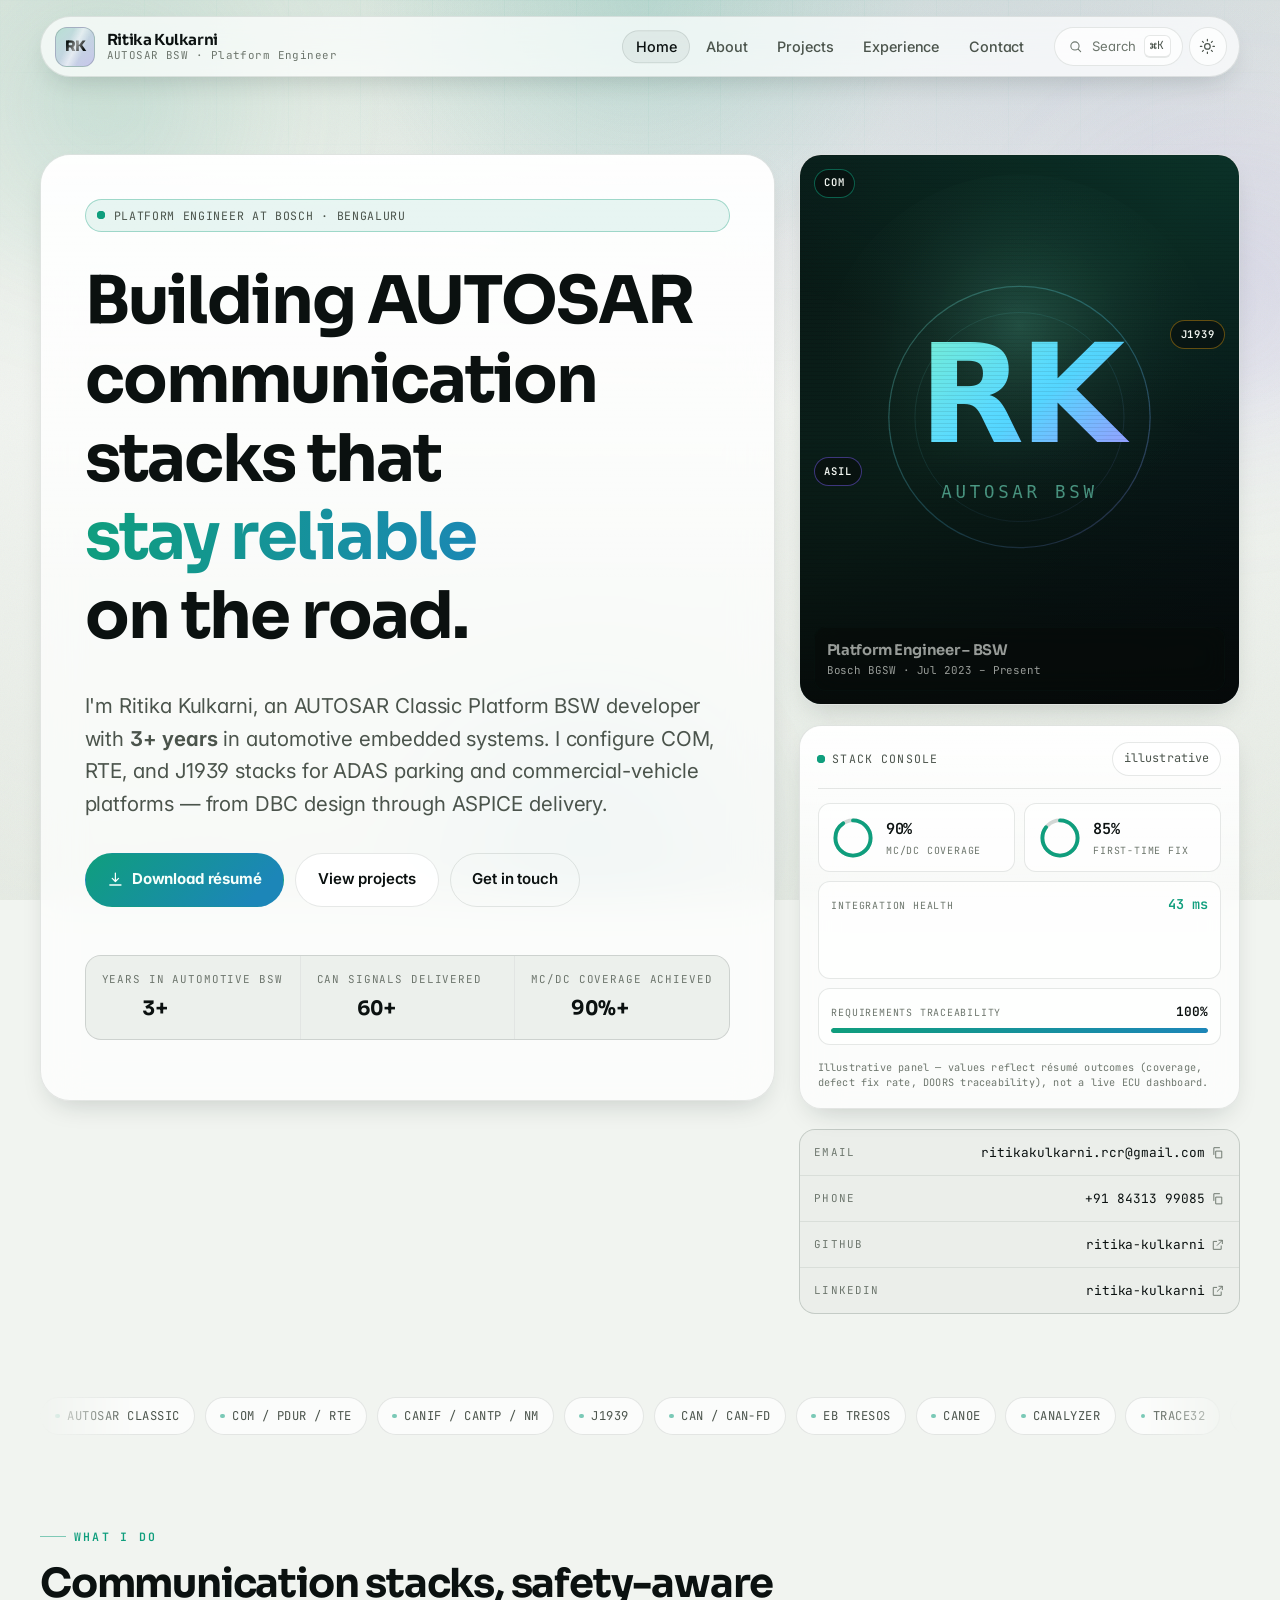
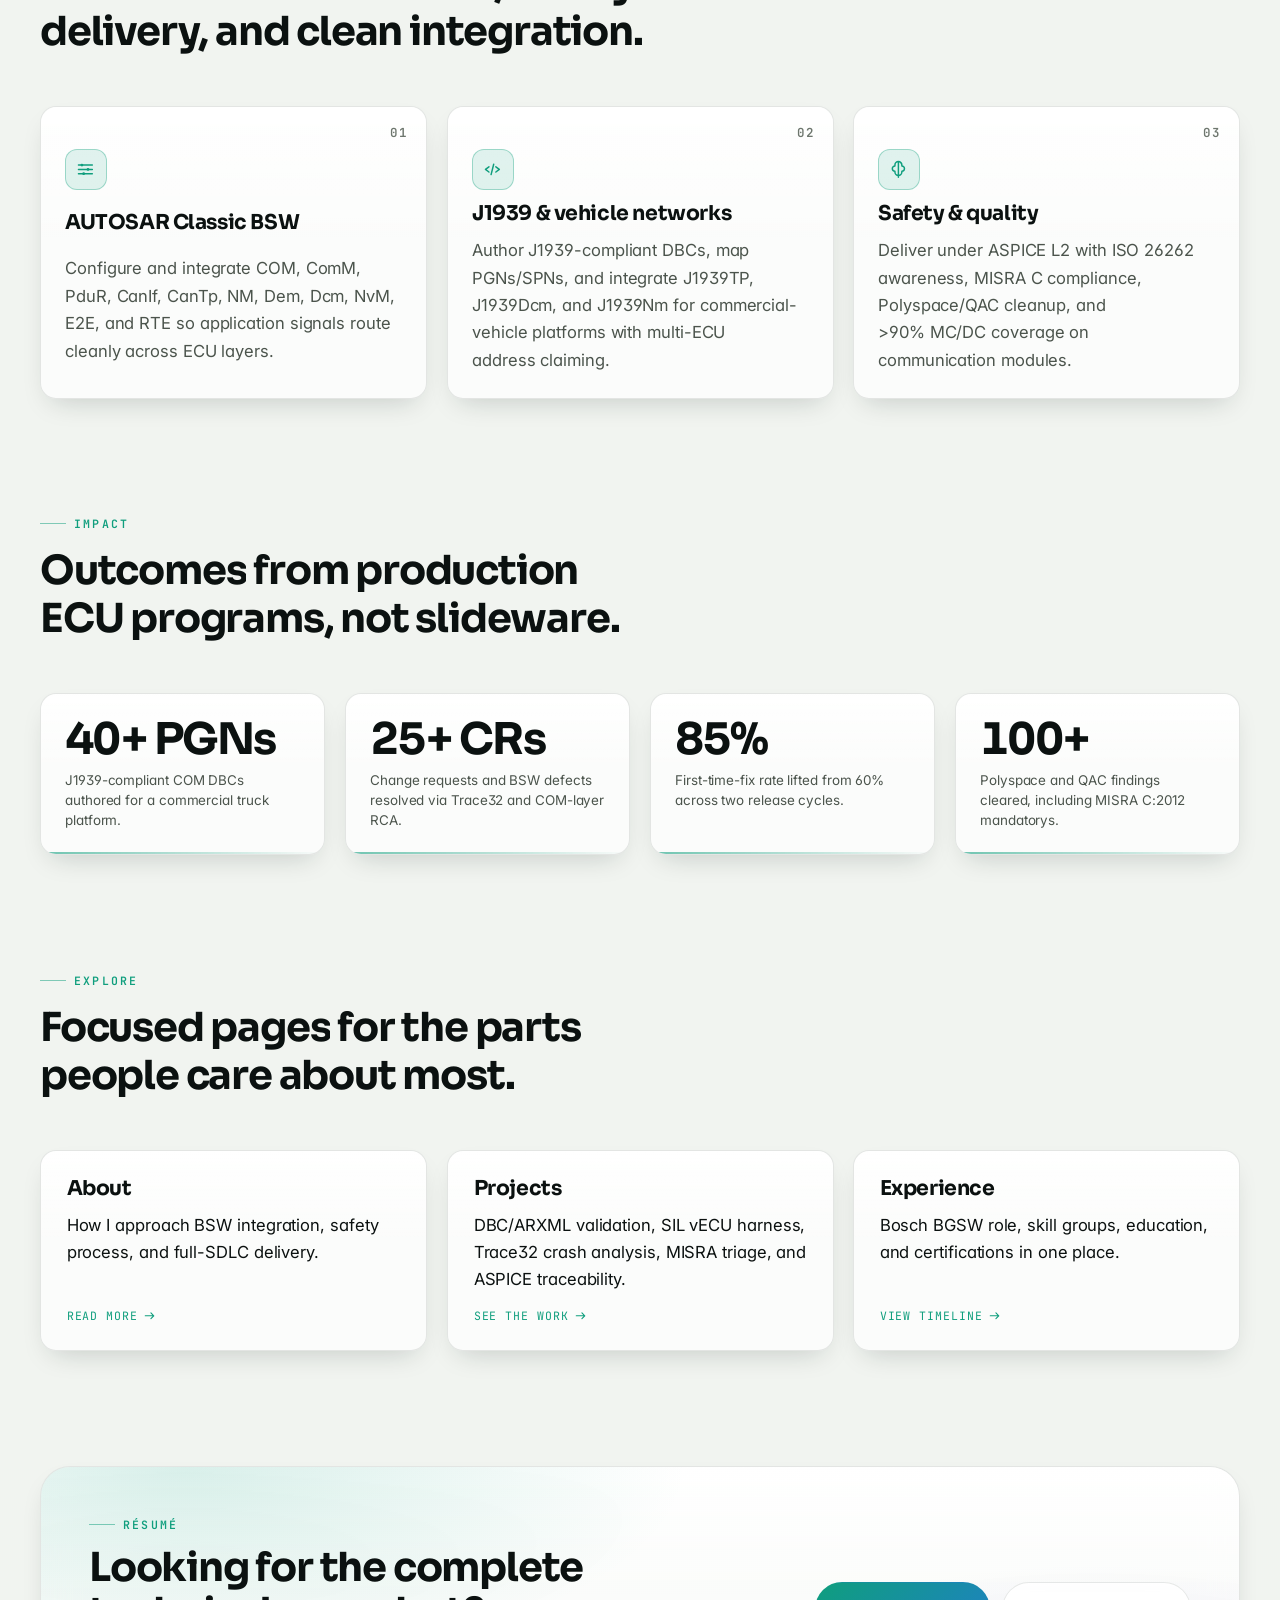
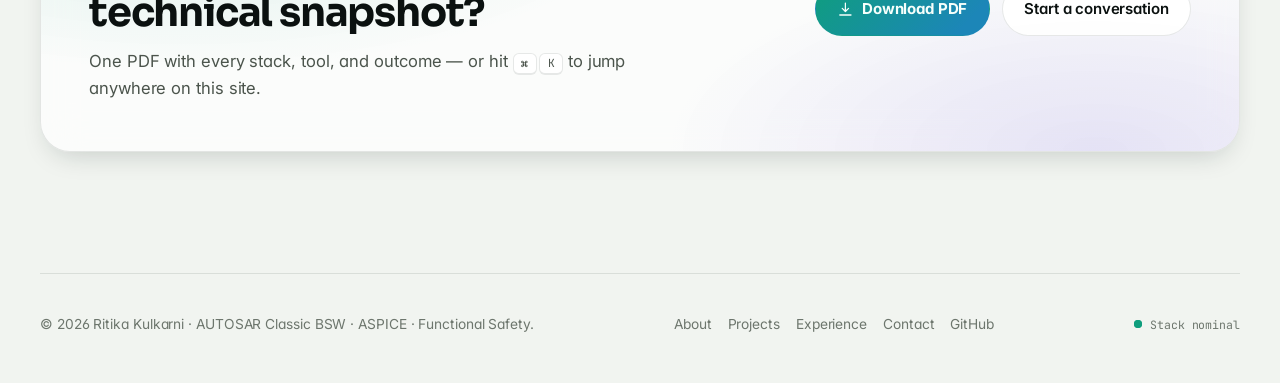
==== commit 3fe5ce9a: "Point portfolio at ritika-kulkarni GitHub and sync public projects. Replace the projects page with t" ====
--- a/index.html
+++ b/index.html
@@ -44,6 +44,7 @@
 
     <script src="theme.js"></script>
     <script defer src="main.js"></script>
+    <script defer src="https://cdn.vercel-insights.com/v1/script.js"></script>
 
     <script type="application/ld+json">
       {
@@ -57,7 +58,7 @@
         "worksFor": { "@type": "Organization", "name": "Bosch Global Software Technologies" },
         "address": { "@type": "PostalAddress", "addressLocality": "Bengaluru", "addressCountry": "IN" },
         "sameAs": [
-          "https://github.com/Ritikakulkarni14",
+          "https://github.com/ritika-kulkarni",
           "https://www.linkedin.com/in/ritika-kulkarni-3937851b4"
         ],
         "knowsAbout": [
@@ -277,10 +278,10 @@
                 </svg>
               </span>
             </button>
-            <a class="detail-row" href="https://github.com/Ritikakulkarni14" target="_blank" rel="noreferrer">
+            <a class="detail-row" href="https://github.com/ritika-kulkarni" target="_blank" rel="noreferrer">
               <span>GitHub</span>
               <span class="detail-row__value">
-                Ritikakulkarni14
+                ritika-kulkarni
                 <svg viewBox="0 0 24 24" fill="none" stroke="currentColor" stroke-width="1.7" stroke-linecap="round" stroke-linejoin="round" aria-hidden="true">
                   <path d="M14 4h6v6M20 4l-9 9M18 14v6H4V6h6" />
                 </svg>
@@ -424,7 +425,7 @@
           </a>
           <a class="link-card surface surface--glow" href="projects.html" data-tilt="4">
             <h3>Projects</h3>
-            <p>MPC4 J1939 truck platform and Volkswagen USS-based parking ADAS programs.</p>
+            <p>DBC/ARXML validation, SIL vECU harness, Trace32 crash analysis, MISRA triage, and ASPICE traceability.</p>
             <span class="link-card__arrow">
               See the work
               <svg viewBox="0 0 24 24" fill="none" stroke="currentColor" stroke-width="2" stroke-linecap="round" stroke-linejoin="round" aria-hidden="true">
@@ -475,7 +476,7 @@
         <a href="projects.html">Projects</a>
         <a href="experience.html">Experience</a>
         <a href="contact.html">Contact</a>
-        <a href="https://github.com/Ritikakulkarni14" target="_blank" rel="noreferrer">GitHub</a>
+        <a href="https://github.com/ritika-kulkarni" target="_blank" rel="noreferrer">GitHub</a>
       </nav>
       <p class="site-footer__meta">
         <span class="pulse-dot" aria-hidden="true"></span>
